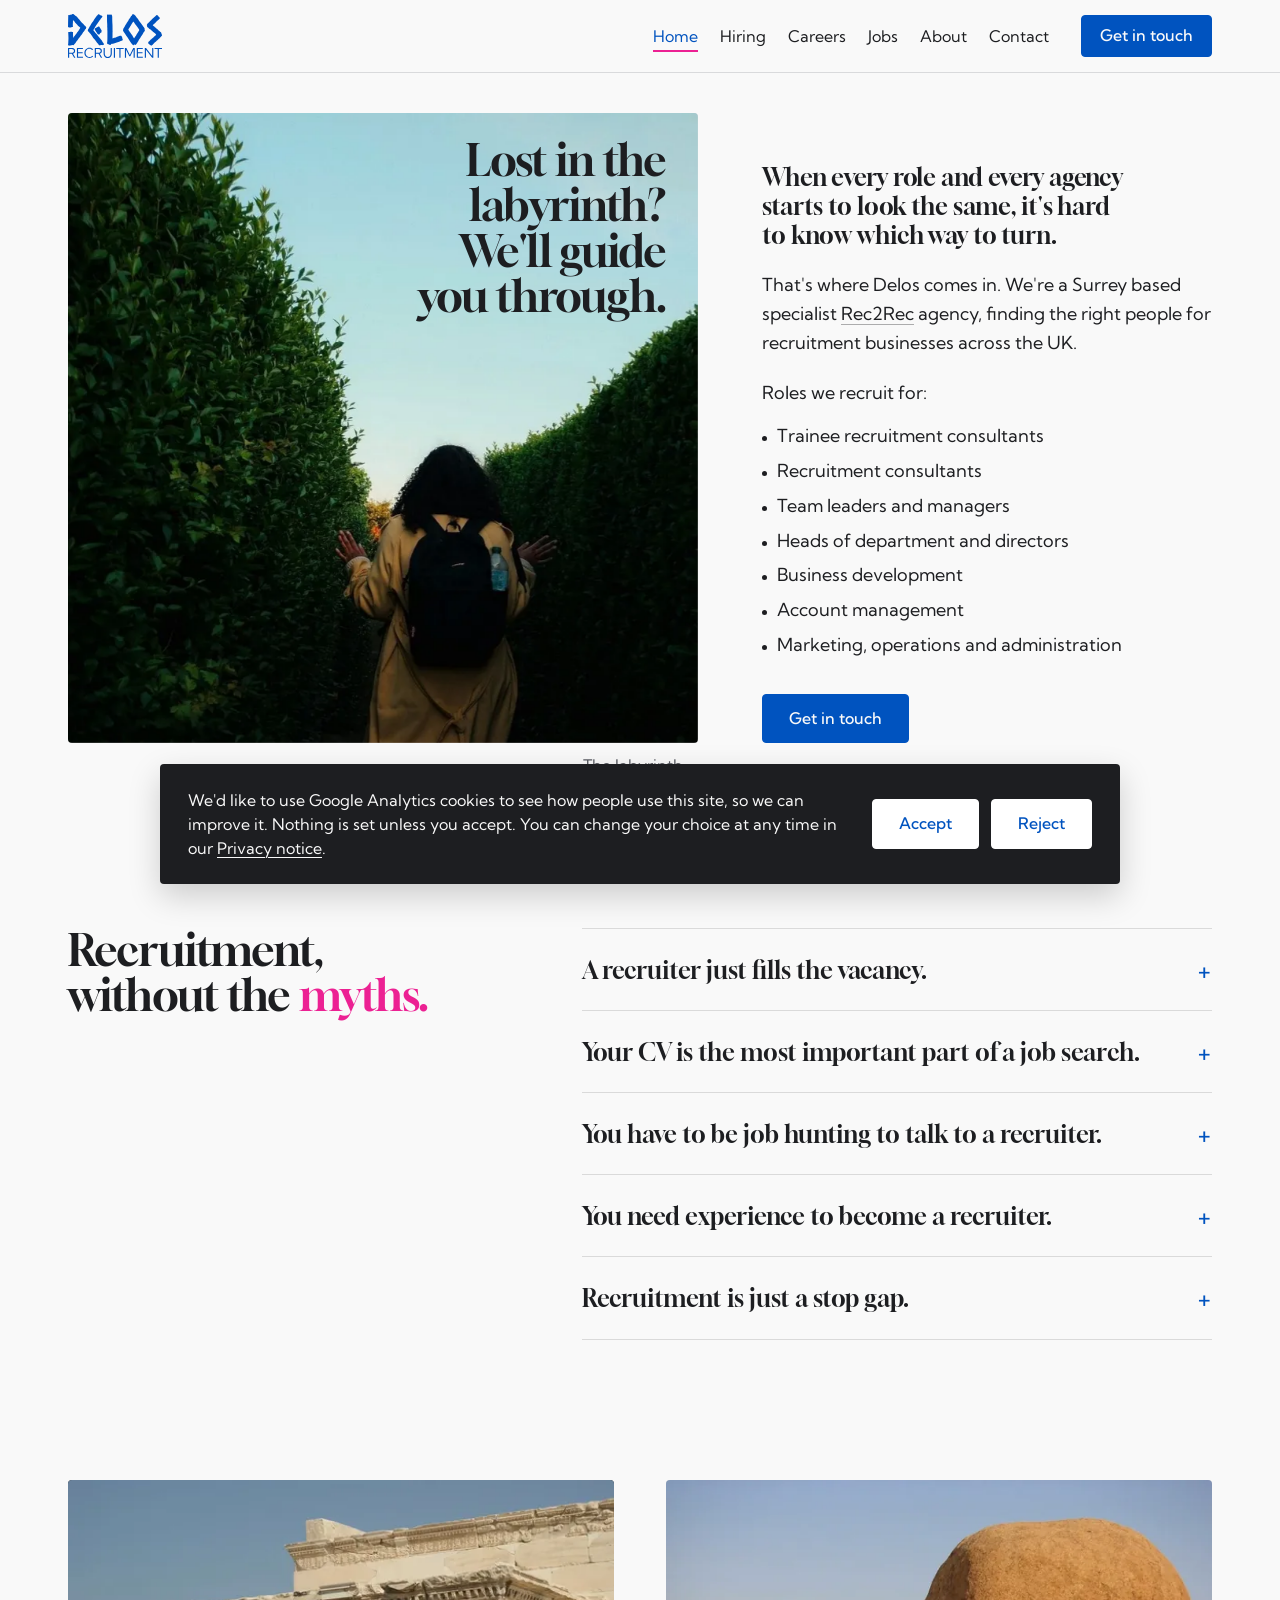
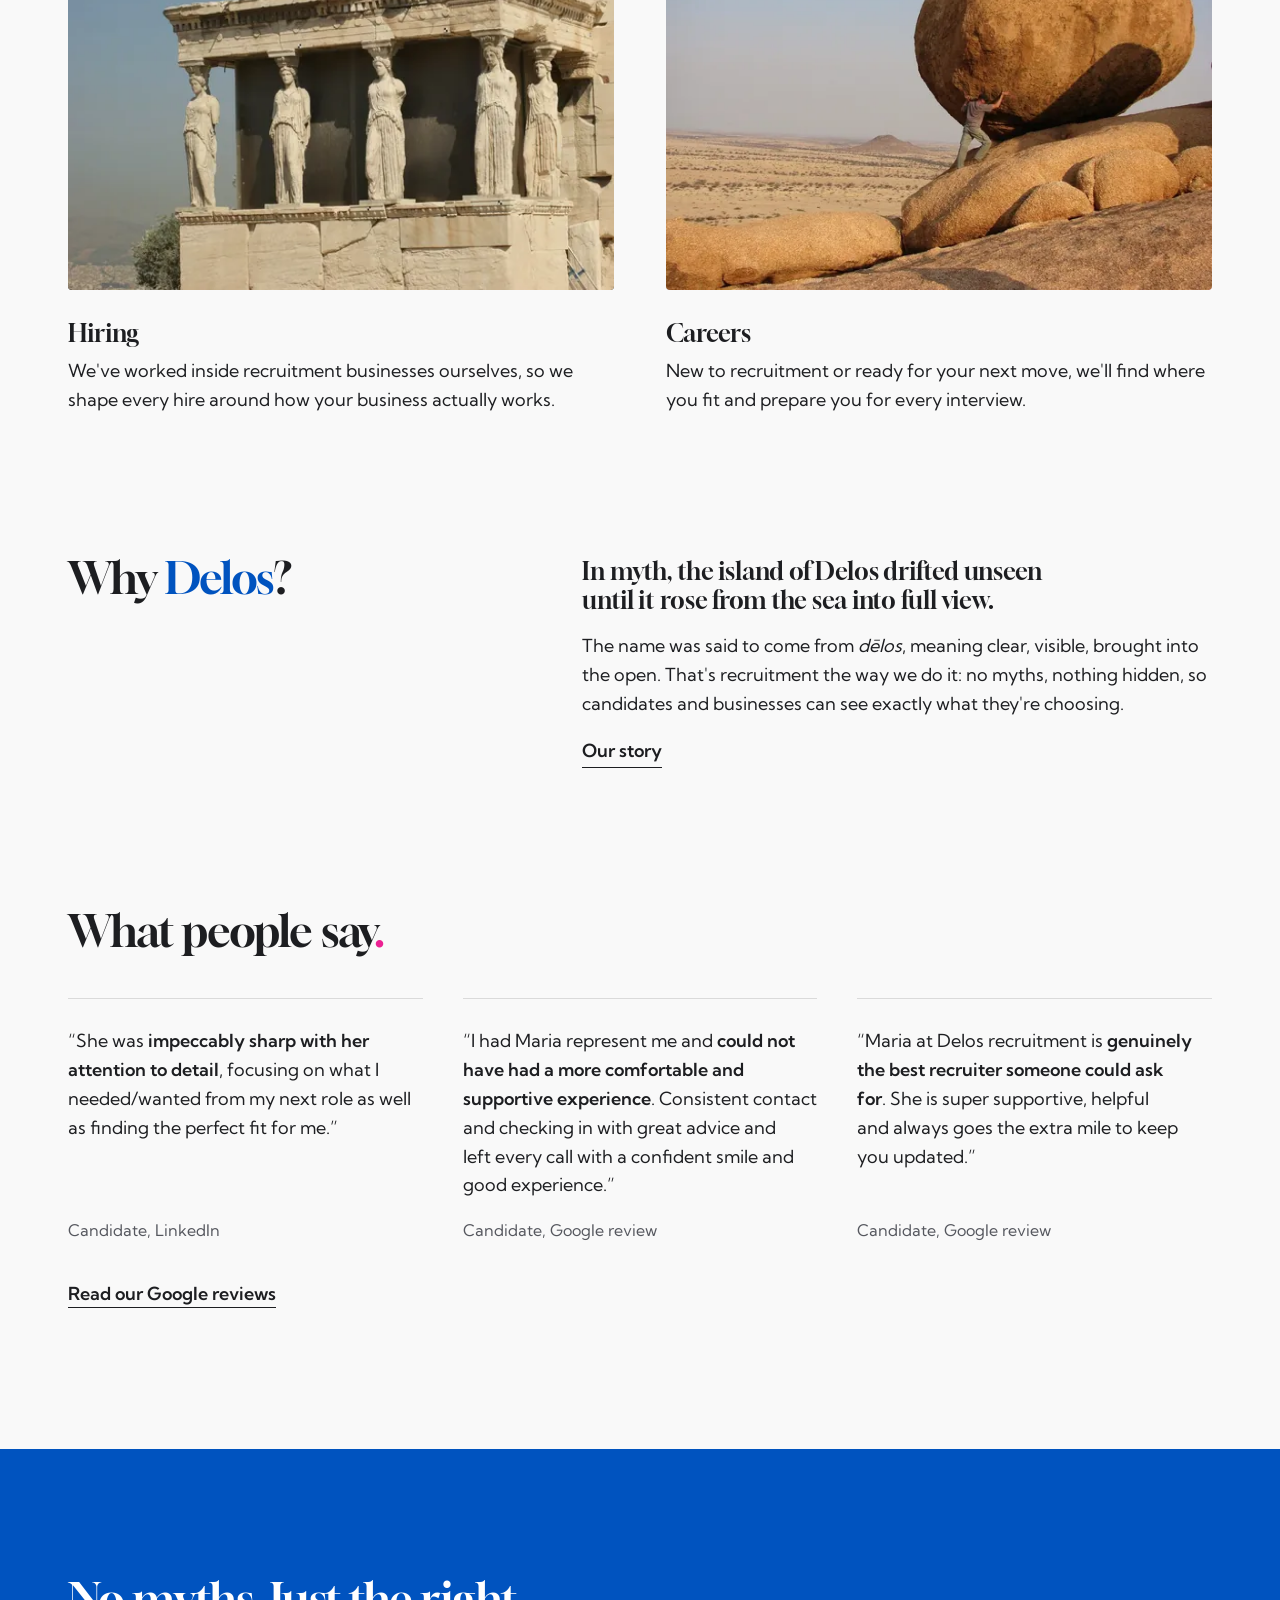
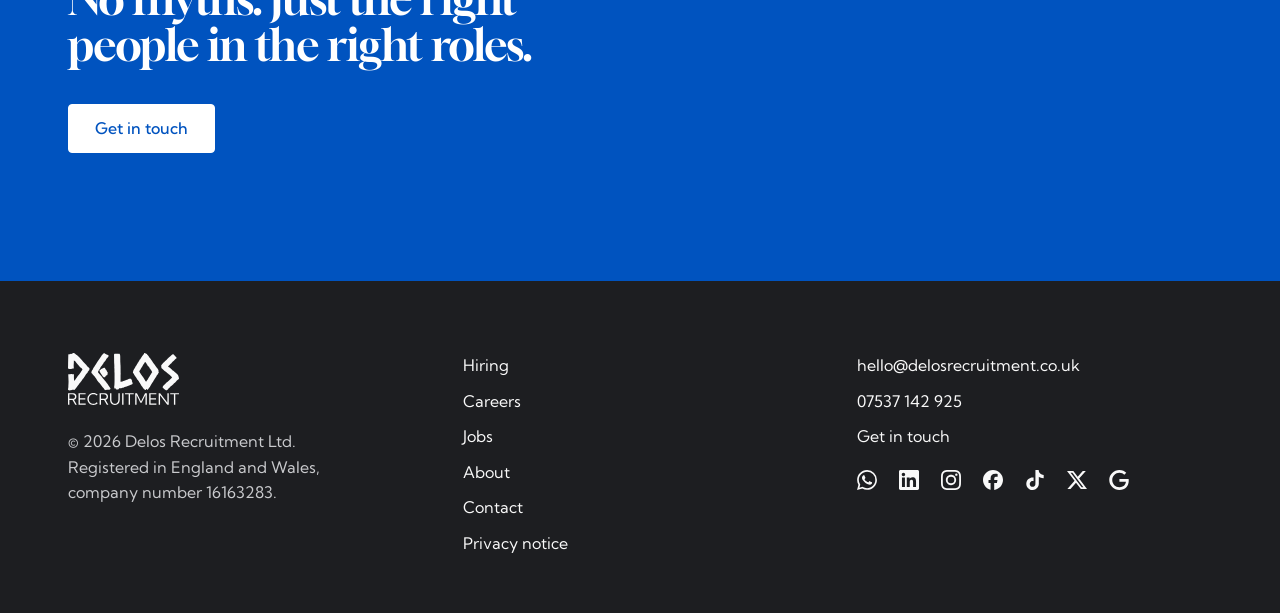
==== index.html @ 757ae0f3 "Move cookie settings link into the privacy notice, remove from footer" ====
<!doctype html>
<html lang="en-GB">
<head>
  <meta charset="utf-8">
  <meta name="viewport" content="width=device-width, initial-scale=1">
  <meta http-equiv="Content-Security-Policy" content="default-src 'self'; script-src 'self' https://www.googletagmanager.com; style-src 'self'; font-src 'self'; img-src 'self' https://*.google-analytics.com https://*.googletagmanager.com; connect-src 'self' https://*.google-analytics.com https://*.analytics.google.com https://*.googletagmanager.com; frame-src 'none'; object-src 'none'; base-uri 'self'; form-action 'none'; upgrade-insecure-requests">
  <meta name="referrer" content="strict-origin-when-cross-origin">
  <title>Rec2Rec in Surrey, London and Manchester | Delos Recruitment</title>
  <meta name="description" content="Specialist recruitment to recruitment (Rec2Rec) agency in Surrey, hiring trainees, recruiters, sales, marketing, operations and administration across London, the Home Counties and Manchester.">
  <meta name="robots" content="index, follow, max-image-preview:large">
  <link rel="canonical" href="https://delosrecruitment.co.uk/">
  <meta property="og:type" content="website">
  <meta property="og:site_name" content="Delos Recruitment">
  <meta property="og:title" content="Rec2Rec in Surrey, London and Manchester | Delos Recruitment">
  <meta property="og:description" content="Specialist recruitment to recruitment (Rec2Rec) agency in Surrey, hiring trainees, recruiters, sales, marketing, operations and administration across London, the Home Counties and Manchester.">
  <meta property="og:url" content="https://delosrecruitment.co.uk/">
  <meta property="og:image" content="https://delosrecruitment.co.uk/assets/share/home.jpg">
  <meta property="og:image:width" content="1200">
  <meta property="og:image:height" content="630">
  <meta property="og:image:alt" content="Lost in the labyrinth? We'll guide you through. A woman walking between tall maze hedges.">
  <meta property="og:locale" content="en_GB">
  <meta name="twitter:card" content="summary_large_image">
  <meta name="twitter:image" content="https://delosrecruitment.co.uk/assets/share/home.jpg">
  <meta name="theme-color" content="#F9F9F9">
  <link rel="icon" href="favicon.ico?v=pink2" sizes="48x48">
  <link rel="icon" href="assets/favicon.svg?v=pink2" type="image/svg+xml">
  <link rel="icon" href="assets/favicon-32.png?v=pink2" sizes="32x32" type="image/png">
  <link rel="apple-touch-icon" href="assets/apple-touch-icon.png?v=pink2">
  <link rel="manifest" href="site.webmanifest?v=pink2">
  <link rel="preload" href="fonts/Gloock-Regular.woff2" as="font" type="font/woff2" crossorigin>
  <link rel="preload" href="fonts/KumbhSans-Variable.woff2" as="font" type="font/woff2" crossorigin>
  <link rel="stylesheet" href="styles.css?v=26">
  <script src="home.js?v=4" defer></script>
  <script type="application/ld+json">
[
 {
  "@context": "https://schema.org",
  "@type": "EmploymentAgency",
  "@id": "https://delosrecruitment.co.uk/#organisation",
  "name": "Delos Recruitment",
  "legalName": "Delos Recruitment Ltd",
  "url": "https://delosrecruitment.co.uk/",
  "logo": "https://delosrecruitment.co.uk/assets/logo-square.png",
  "image": "https://delosrecruitment.co.uk/assets/social-preview.png",
  "slogan": "Recruitment, without the myths.",
  "description": "We're a specialist Rec2Rec covering all the roles that make a recruitment business work. That includes trainees, recruiters, sales, marketing, operations, and administration. Anything that helps a recruitment business grow, we recruit for it.",
  "email": "hello@delosrecruitment.co.uk",
  "telephone": "+447537142925",
  "foundingDate": "2025-04",
  "founder": {
   "@type": "Person",
   "name": "Maria Gripari",
   "jobTitle": "Founder and Director"
  },
  "identifier": {
   "@type": "PropertyValue",
   "propertyID": "Companies House number",
   "value": "16163283"
  },
  "address": {
   "@type": "PostalAddress",
   "addressRegion": "Surrey",
   "addressCountry": "GB"
  },
  "areaServed": [
   {
    "@type": "AdministrativeArea",
    "name": "Surrey"
   },
   {
    "@type": "AdministrativeArea",
    "name": "Berkshire"
   },
   {
    "@type": "AdministrativeArea",
    "name": "Buckinghamshire"
   },
   {
    "@type": "AdministrativeArea",
    "name": "Hertfordshire"
   },
   {
    "@type": "AdministrativeArea",
    "name": "Kent"
   },
   {
    "@type": "AdministrativeArea",
    "name": "Essex"
   },
   {
    "@type": "AdministrativeArea",
    "name": "East Sussex"
   },
   {
    "@type": "AdministrativeArea",
    "name": "West Sussex"
   },
   {
    "@type": "AdministrativeArea",
    "name": "Hampshire"
   },
   {
    "@type": "AdministrativeArea",
    "name": "Greater London"
   },
   {
    "@type": "AdministrativeArea",
    "name": "Greater Manchester"
   },
   {
    "@type": "Country",
    "name": "United Kingdom"
   }
  ],
  "knowsAbout": [
   "Administration hiring",
   "Interview preparation",
   "Marketing hiring",
   "Operations hiring",
   "Rec2Rec",
   "Recruiter hiring",
   "Recruitment careers",
   "Recruitment to recruitment",
   "Sales hiring",
   "Trainee recruiter hiring",
   "Trainee recruitment consultant hiring"
  ],
  "sameAs": [
   "https://www.linkedin.com/company/delosrecruitment/",
   "https://www.instagram.com/delosrecruitment",
   "https://www.facebook.com/delosrecruitment",
   "https://www.tiktok.com/@delosrecruitment",
   "https://x.com/delos_rec",
   "https://share.google/tXGXv0by0SHzzuIAu",
   "https://find-and-update.company-information.service.gov.uk/company/16163283"
  ],
  "contactPoint": {
   "@type": "ContactPoint",
   "contactType": "customer service",
   "email": "hello@delosrecruitment.co.uk",
   "telephone": "+447537142925",
   "areaServed": "GB",
   "availableLanguage": "English"
  }
 },
 {
  "@context": "https://schema.org",
  "@type": "WebPage",
  "@id": "https://delosrecruitment.co.uk/",
  "url": "https://delosrecruitment.co.uk/",
  "name": "Rec2Rec in Surrey, London and Manchester | Delos Recruitment",
  "description": "Specialist recruitment to recruitment (Rec2Rec) agency in Surrey, hiring trainees, recruiters, sales, marketing, operations and administration across London, the Home Counties and Manchester.",
  "inLanguage": "en-GB",
  "isPartOf": {
   "@type": "WebSite",
   "name": "Delos Recruitment",
   "url": "https://delosrecruitment.co.uk/"
  },
  "publisher": {
   "@id": "https://delosrecruitment.co.uk/#organisation"
  },
  "mainEntity": {
   "@id": "https://delosrecruitment.co.uk/#organisation"
  }
 },
 {
  "@context": "https://schema.org",
  "@type": "FAQPage",
  "@id": "https://delosrecruitment.co.uk/#myths",
  "mainEntity": [
   {
    "@type": "Question",
    "name": "Is it true that a recruiter just fills the vacancy?",
    "acceptedAnswer": {
     "@type": "Answer",
     "text": "Before we search, we learn how your business runs and where you want to take it, so every hire supports your long-term vision as well as the role in front of you."
    }
   },
   {
    "@type": "Question",
    "name": "Is it true that your CV is the most important part of a job search?",
    "acceptedAnswer": {
     "@type": "Answer",
     "text": "A CV gets you noticed, but it can't show who you are. That's why we start with a conversation, to get to know you and understand what you're really looking for."
    }
   },
   {
    "@type": "Question",
    "name": "Is it true that you have to be job hunting to talk to a recruiter?",
    "acceptedAnswer": {
     "@type": "Answer",
     "text": "Some of the best moves start with a conversation before you're even looking. Talking to us doesn't commit you to anything."
    }
   },
   {
    "@type": "Question",
    "name": "Is it true that you need experience to become a recruiter?",
    "acceptedAnswer": {
     "@type": "Answer",
     "text": "Many great recruiters started with none. What matters is drive, resilience and how you get on with people. The rest can be learned, and a trainee role is where you start."
    }
   },
   {
    "@type": "Question",
    "name": "Is it true that recruitment is just a stop gap?",
    "acceptedAnswer": {
     "@type": "Answer",
     "text": "It can be a career for life. We're honest about what the job really involves before you say yes, so you start somewhere you can grow."
    }
   }
  ]
 }
]
  </script>
</head>
<body class="home">
  <a class="skip" href="#main">Skip to main content</a>
  <header class="site-header">
    <div class="wrap">
      <a class="logo" href="/"><img src="assets/logo-blue.svg" alt="Delos Recruitment, home" width="94" height="44"></a>
      <a class="btn header-cta" href="/contact">Get in touch</a>
      <nav aria-label="Main">
        <ul class="nav">
          <li><a href="/" aria-current="page">Home</a></li>
          <li><a href="/hiring">Hiring</a></li>
          <li><a href="/careers">Careers</a></li>
          <li><a href="/jobs">Jobs</a></li>
          <li><a href="/about">About</a></li>
          <li><a href="/contact">Contact</a></li>
        </ul>
      </nav>
    </div>
  </header>

  <main id="main">
    <section class="hero" aria-labelledby="home-title">
      <div class="wrap spread">
        <figure>
          <div class="frame ph-labyrinth">
            <picture><source type="image/webp" srcset="assets/img/labyrinth-600.webp 600w, assets/img/labyrinth-800.webp 800w, assets/img/labyrinth-full.webp 1200w" sizes="(min-width: 960px) 620px, 100vw"><img class="pos-labyrinth" src="assets/img/labyrinth-full.jpg" srcset="assets/img/labyrinth-600.jpg 600w, assets/img/labyrinth-800.jpg 800w, assets/img/labyrinth-full.jpg 1200w" sizes="(min-width: 960px) 620px, 100vw" alt="A woman with a backpack walks between tall hedges in a maze" width="1200" height="2000" fetchpriority="high" decoding="async"></picture>
            <h1 class="photo-title ink" id="home-title">Lost in the<br> labyrinth?<br> We'll guide<br> you through.</h1>
          </div>
          <details class="lore"><summary>The labyrinth</summary><p>Ariadne gave Theseus a ball of thread so he could find his way back out of the labyrinth.</p></details>
        </figure>
        <div class="words">
          <p class="hook">When every role and every agency starts to look the same, it's hard to know which way to turn.</p>
          <p>That's where Delos comes in. We're a Surrey based specialist <a href="/careers#what-is-rec2rec">Rec2Rec</a> agency, finding the right people for recruitment businesses across the UK.</p>
          <p>Roles we recruit for:</p>
          <ul class="roles">
            <li>Trainee recruitment consultants</li><li>Recruitment consultants</li><li>Team leaders and managers</li><li>Heads of department and directors</li><li>Business development</li><li>Account management</li><li>Marketing, operations and administration</li>
          </ul>
          <a class="btn" href="/contact">Get in touch</a>
        </div>
      </div>
    </section>

    <section class="band" aria-labelledby="myths-title">
      <div class="wrap split">
        <div class="oracle-intro">
          <h2 class="big" id="myths-title">Recruitment, without the <em>myths.</em></h2>
        </div>
        <div class="myths">
          <details>
            <summary><span class="myth">A recruiter just fills the vacancy.</span><span class="ask" aria-hidden="true"></span></summary>
            <p class="truth">Before we search, we learn how your business runs and where you want to take it, so every hire supports your long-term vision as well as the role in front of you.</p>
          </details>
          <details>
            <summary><span class="myth">Your CV is the most important part of a job search.</span><span class="ask" aria-hidden="true"></span></summary>
            <p class="truth">A CV gets you noticed, but it can't show who you are. That's why we start with a conversation, to get to know you and understand what you're really looking for.</p>
          </details>
          <details>
            <summary><span class="myth">You have to be job hunting to talk to a recruiter.</span><span class="ask" aria-hidden="true"></span></summary>
            <p class="truth">Some of the best moves start with a conversation before you're even looking. Talking to us doesn't commit you to anything.</p>
          </details>
          <details>
            <summary><span class="myth">You need experience to become a recruiter.</span><span class="ask" aria-hidden="true"></span></summary>
            <p class="truth">Many great recruiters started with none. What matters is drive, resilience and how you get on with people. The rest can be learned, and a trainee role is where you start.</p>
          </details>
          <details>
            <summary><span class="myth">Recruitment is just a stop gap.</span><span class="ask" aria-hidden="true"></span></summary>
            <p class="truth">It can be a career for life. We're honest about what the job really involves before you say yes, so you start somewhere you can grow.</p>
          </details>
        </div>
      </div>
    </section>

    <section class="band" aria-label="Hiring or moving">
      <div class="wrap paths">
        <a class="card" href="/hiring">
          <span class="card-photo pillars">
            <picture><source type="image/webp" srcset="assets/img/pillars-600.webp 600w, assets/img/pillars-800.webp 800w, assets/img/pillars-1200.webp 1200w" sizes="(min-width: 1240px) 545px, (min-width: 760px) 45vw, 100vw"><img class="pos-pillars" src="assets/img/pillars-1200.jpg" srcset="assets/img/pillars-600.jpg 600w, assets/img/pillars-800.jpg 800w, assets/img/pillars-1200.jpg 1200w" sizes="(min-width: 1240px) 545px, (min-width: 760px) 45vw, 100vw" alt="The Porch of the Caryatids on the Acropolis in Athens, carved women holding up the roof" width="1200" height="799" loading="lazy" decoding="async"></picture>
            <span class="card-hint" aria-hidden="true">Relationships that stand the test of time.</span>
          </span>
          <h2 class="path-title">Hiring</h2>
          <p>We've worked inside recruitment businesses ourselves, so we shape every hire around how your business actually works.</p>
        </a>
        <a class="card" href="/careers">
          <span class="card-photo">
            <picture><source type="image/webp" srcset="assets/img/sisyphus-600.webp 600w, assets/img/sisyphus-800.webp 800w, assets/img/sisyphus-1200.webp 1200w" sizes="(min-width: 1240px) 545px, (min-width: 760px) 45vw, 100vw"><img class="pos-sisyphus" src="assets/img/sisyphus-1200.jpg" srcset="assets/img/sisyphus-600.jpg 600w, assets/img/sisyphus-800.jpg 800w, assets/img/sisyphus-1200.jpg 1200w" sizes="(min-width: 1240px) 545px, (min-width: 760px) 45vw, 100vw" alt="A man pushing against a huge boulder on a rocky hillside" width="1200" height="900" loading="lazy" decoding="async"></picture>
            <span class="card-hint ink" aria-hidden="true">Job search<br> feeling like<br> an uphill push?</span>
          </span>
          <h2 class="path-title">Careers</h2>
          <p>New to recruitment or ready for your next move, we'll find where you fit and prepare you for every interview.</p>
        </a>
      </div>
    </section>

    <section class="band" aria-labelledby="why-title">
      <div class="wrap split">
        <h2 class="big why" id="why-title">Why <span class="swap"><span class="swap-word">Delos</span><span class="swap-mark" aria-hidden="true"></span></span><span class="q">?</span></h2>
        <div class="story">
          <p class="lede-big">In myth, the island of Delos drifted unseen until it rose from the sea into full view.</p>
          <p>The name was said to come from <em lang="grc-Latn">dēlos</em>, meaning clear, visible, brought into the open. That's recruitment the way we do it: no myths, nothing hidden, so candidates and businesses can see exactly what they're choosing.</p>
          <a class="text-link" href="/about">Our story</a>
        </div>
      </div>
    </section>

    <section class="band" aria-labelledby="reviews-title">
      <div class="wrap">
        <h2 class="big" id="reviews-title">What people say<em>.</em></h2>
        <div class="quotes">
          <figure>
            <blockquote><p>She was <mark>impeccably sharp with her attention to detail</mark>, focusing on what I needed/wanted from my next role as well as finding the perfect fit for me.</p></blockquote>
            <figcaption>Candidate, LinkedIn</figcaption>
          </figure>
          <figure>
            <blockquote><p>I had Maria represent me and <mark>could not have had a more comfortable and supportive experience</mark>. Consistent contact and checking in with great advice and left every call with a confident smile and good experience.</p></blockquote>
            <figcaption>Candidate, Google review</figcaption>
          </figure>
          <figure>
            <blockquote><p>Maria at Delos recruitment is <mark>genuinely the best recruiter someone could ask for</mark>. She is super supportive, helpful and always goes the extra mile to keep you updated.</p></blockquote>
            <figcaption>Candidate, Google review</figcaption>
          </figure>
        </div>
        <p class="more-reviews"><a class="text-link" href="https://share.google/tXGXv0by0SHzzuIAu">Read our Google reviews</a></p>
      </div>
    </section>

    <section class="close" aria-labelledby="close-title">
      <div class="wrap">
        <h2 id="close-title">No myths. Just the right people in the right roles.</h2>
        <a class="btn light" href="/contact">Get in touch</a>
      </div>
    </section>
  </main>

  <footer class="site-footer">
    <div class="wrap footer-grid">
      <div>
        <a class="logo" href="/"><img src="assets/logo-white.svg" alt="Delos Recruitment, home" width="111" height="52"></a>
        <p class="footer-company"><span class="nowrap">&copy; 2026 Delos Recruitment Ltd.</span><br>Registered in England and Wales,<br>company number 16163283.</p>
      </div>
      <div>
        <ul class="footer-nav">
          <li><a href="/hiring">Hiring</a></li>
          <li><a href="/careers">Careers</a></li>
          <li><a href="/jobs">Jobs</a></li>
          <li><a href="/about">About</a></li>
          <li><a href="/contact">Contact</a></li>
          <li><a href="/privacy">Privacy notice</a></li>
        </ul>
      </div>
      <div>
        <p><a href="mailto:hello@delosrecruitment.co.uk">hello@delosrecruitment.co.uk</a></p>
        <p><a href="tel:+447537142925">07537 142 925</a></p>
        <p><a href="/contact">Get in touch</a></p>
          <ul class="social" aria-label="Delos Recruitment elsewhere">
            <li><a href="https://wa.me/447537142925" aria-label="WhatsApp" title="WhatsApp"><svg viewBox="0 0 24 24" width="20" height="20" aria-hidden="true" focusable="false"><path fill="currentColor" d="M17.472 14.382c-.297-.149-1.758-.867-2.03-.967-.273-.099-.471-.148-.67.15-.197.297-.767.966-.94 1.164-.173.199-.347.223-.644.075-.297-.15-1.255-.463-2.39-1.475-.883-.788-1.48-1.761-1.653-2.059-.173-.297-.018-.458.13-.606.134-.133.298-.347.446-.52.149-.174.198-.298.298-.497.099-.198.05-.371-.025-.52-.075-.149-.669-1.612-.916-2.207-.242-.579-.487-.5-.669-.51-.173-.008-.371-.01-.57-.01-.198 0-.52.074-.792.372-.272.297-1.04 1.016-1.04 2.479 0 1.462 1.065 2.875 1.213 3.074.149.198 2.096 3.2 5.077 4.487.709.306 1.262.489 1.694.625.712.227 1.36.195 1.871.118.571-.085 1.758-.719 2.006-1.413.248-.694.248-1.289.173-1.413-.074-.124-.272-.198-.57-.347m-5.421 7.403h-.004a9.87 9.87 0 0 1-5.031-1.378l-.361-.214-3.741.982.998-3.648-.235-.374a9.86 9.86 0 0 1-1.51-5.26c.001-5.45 4.436-9.884 9.888-9.884 2.64 0 5.122 1.03 6.988 2.898a9.825 9.825 0 0 1 2.893 6.994c-.003 5.45-4.437 9.884-9.885 9.884m8.413-18.297A11.815 11.815 0 0 0 12.05 0C5.495 0 .16 5.335.157 11.892c0 2.096.547 4.142 1.588 5.945L.057 24l6.305-1.654a11.882 11.882 0 0 0 5.683 1.448h.005c6.554 0 11.89-5.335 11.893-11.893a11.821 11.821 0 0 0-3.48-8.413Z"/></svg></a></li>
            <li><a href="https://www.linkedin.com/company/delosrecruitment/" aria-label="LinkedIn" title="LinkedIn"><svg viewBox="0 0 24 24" width="20" height="20" aria-hidden="true" focusable="false"><path fill="currentColor" d="M20.447 20.452h-3.554v-5.569c0-1.328-.027-3.037-1.852-3.037-1.853 0-2.136 1.445-2.136 2.939v5.667H9.351V9h3.414v1.561h.046c.477-.9 1.637-1.85 3.37-1.85 3.601 0 4.267 2.37 4.267 5.455v6.286zM5.337 7.433c-1.144 0-2.063-.926-2.063-2.065 0-1.138.92-2.063 2.063-2.063 1.14 0 2.064.925 2.064 2.063 0 1.139-.925 2.065-2.064 2.065zm1.782 13.019H3.555V9h3.564v11.452zM22.225 0H1.771C.792 0 0 .774 0 1.729v20.542C0 23.227.792 24 1.771 24h20.451C23.2 24 24 23.227 24 22.271V1.729C24 .774 23.2 0 22.222 0h.003z"/></svg></a></li>
            <li><a href="https://www.instagram.com/delosrecruitment" aria-label="Instagram" title="Instagram"><svg viewBox="0 0 24 24" width="20" height="20" aria-hidden="true" focusable="false"><path fill="currentColor" d="M7.0301.084c-1.2768.0602-2.1487.264-2.911.5634-.7888.3075-1.4575.72-2.1228 1.3877-.6652.6677-1.075 1.3368-1.3802 2.127-.2954.7638-.4956 1.6365-.552 2.914-.0564 1.2775-.0689 1.6882-.0626 4.947.0062 3.2586.0206 3.6671.0825 4.9473.061 1.2765.264 2.1482.5635 2.9107.308.7889.72 1.4573 1.388 2.1228.6679.6655 1.3365 1.0743 2.1285 1.38.7632.295 1.6361.4961 2.9134.552 1.2773.056 1.6884.069 4.9462.0627 3.2578-.0062 3.668-.0207 4.9478-.0814 1.28-.0607 2.147-.2652 2.9098-.5633.7889-.3086 1.4578-.72 2.1228-1.3881.665-.6682 1.0745-1.3378 1.3795-2.1284.2957-.7632.4966-1.636.552-2.9124.056-1.2809.0692-1.6898.063-4.948-.0063-3.2583-.021-3.6668-.0817-4.9465-.0607-1.2797-.264-2.1487-.5633-2.9117-.3084-.7889-.72-1.4568-1.3876-2.1228C21.2982 1.33 20.628.9208 19.8378.6165 19.074.321 18.2017.1197 16.9244.0645 15.6471.0093 15.236-.005 11.977.0014 8.718.0076 8.31.0215 7.0301.0839m.1402 21.6932c-1.17-.0509-1.8053-.2453-2.2287-.408-.5606-.216-.96-.4771-1.3819-.895-.422-.4178-.6811-.8186-.9-1.378-.1644-.4234-.3624-1.058-.4171-2.228-.0595-1.2645-.072-1.6442-.079-4.848-.007-3.2037.0053-3.583.0607-4.848.05-1.169.2456-1.805.408-2.2282.216-.5613.4762-.96.895-1.3816.4188-.4217.8184-.6814 1.3783-.9003.423-.1651 1.0575-.3614 2.227-.4171 1.2655-.06 1.6447-.072 4.848-.079 3.2033-.007 3.5835.005 4.8495.0608 1.169.0508 1.8053.2445 2.228.408.5608.216.96.4754 1.3816.895.4217.4194.6816.8176.9005 1.3787.1653.4217.3617 1.056.4169 2.2263.0602 1.2655.0739 1.645.0796 4.848.0058 3.203-.0055 3.5834-.061 4.848-.051 1.17-.245 1.8055-.408 2.2294-.216.5604-.4763.96-.8954 1.3814-.419.4215-.8181.6811-1.3783.9-.4224.1649-1.0577.3617-2.2262.4174-1.2656.0595-1.6448.072-4.8493.079-3.2045.007-3.5825-.006-4.848-.0608M16.953 5.5864A1.44 1.44 0 1 0 18.39 4.144a1.44 1.44 0 0 0-1.437 1.4424M5.8385 12.012c.0067 3.4032 2.7706 6.1557 6.173 6.1493 3.4026-.0065 6.157-2.7701 6.1506-6.1733-.0065-3.4032-2.771-6.1565-6.174-6.1498-3.403.0067-6.156 2.771-6.1496 6.1738M8 12.0077a4 4 0 1 1 4.008 3.9921A3.9996 3.9996 0 0 1 8 12.0077"/></svg></a></li>
            <li><a href="https://www.facebook.com/delosrecruitment" aria-label="Facebook" title="Facebook"><svg viewBox="0 0 24 24" width="20" height="20" aria-hidden="true" focusable="false"><path fill="currentColor" d="M9.101 23.691v-7.98H6.627v-3.667h2.474v-1.58c0-4.085 1.848-5.978 5.858-5.978.401 0 .955.042 1.468.103a8.68 8.68 0 0 1 1.141.195v3.325a8.623 8.623 0 0 0-.653-.036 26.805 26.805 0 0 0-.733-.009c-.707 0-1.259.096-1.675.309a1.686 1.686 0 0 0-.679.622c-.258.42-.374.995-.374 1.752v1.297h3.919l-.386 2.103-.287 1.564h-3.246v8.245C19.396 23.238 24 18.179 24 12.044c0-6.627-5.373-12-12-12s-12 5.373-12 12c0 5.628 3.874 10.35 9.101 11.647Z"/></svg></a></li>
            <li><a href="https://www.tiktok.com/@delosrecruitment" aria-label="TikTok" title="TikTok"><svg viewBox="0 0 24 24" width="20" height="20" aria-hidden="true" focusable="false"><path fill="currentColor" d="M12.525.02c1.31-.02 2.61-.01 3.91-.02.08 1.53.63 3.09 1.75 4.17 1.12 1.11 2.7 1.62 4.24 1.79v4.03c-1.44-.05-2.89-.35-4.2-.97-.57-.26-1.1-.59-1.62-.93-.01 2.92.01 5.84-.02 8.75-.08 1.4-.54 2.79-1.35 3.94-1.31 1.92-3.58 3.17-5.91 3.21-1.43.08-2.86-.31-4.08-1.03-2.02-1.19-3.44-3.37-3.65-5.71-.02-.5-.03-1-.01-1.49.18-1.9 1.12-3.72 2.58-4.96 1.66-1.44 3.98-2.13 6.15-1.72.02 1.48-.04 2.96-.04 4.44-.99-.32-2.15-.23-3.02.37-.63.41-1.11 1.04-1.36 1.75-.21.51-.15 1.07-.14 1.61.24 1.64 1.82 3.02 3.5 2.87 1.12-.01 2.19-.66 2.77-1.61.19-.33.4-.67.41-1.06.1-1.79.06-3.57.07-5.36.01-4.03-.01-8.05.02-12.07z"/></svg></a></li>
            <li><a href="https://x.com/delos_rec" aria-label="X" title="X"><svg viewBox="0 0 24 24" width="20" height="20" aria-hidden="true" focusable="false"><path fill="currentColor" d="M18.901 1.153h3.68l-8.04 9.19L24 22.846h-7.406l-5.8-7.584-6.638 7.584H.474l8.6-9.83L0 1.154h7.594l5.243 6.932ZM17.61 20.644h2.039L6.486 3.24H4.298Z"/></svg></a></li>
            <li><a href="https://share.google/tXGXv0by0SHzzuIAu" aria-label="Google reviews" title="Google reviews"><svg viewBox="0 0 24 24" width="20" height="20" aria-hidden="true" focusable="false"><path fill="currentColor" d="M12.48 10.92v3.28h7.84c-.24 1.84-.853 3.187-1.787 4.133-1.147 1.147-2.933 2.4-6.053 2.4-4.827 0-8.6-3.893-8.6-8.72s3.773-8.72 8.6-8.72c2.6 0 4.507 1.027 5.907 2.347l2.307-2.307C18.747 1.44 16.133 0 12.48 0 5.867 0 .307 5.387.307 12s5.56 12 12.173 12c3.573 0 6.267-1.173 8.373-3.36 2.16-2.16 2.84-5.213 2.84-7.667 0-.76-.053-1.467-.173-2.053H12.48z"/></svg></a></li>
          </ul>
      </div>
    </div>
  </footer>
  <script src="assets/js/consent.js?v=3" defer></script>
</body>
</html>
---- styles.css ----
/* Delos Recruitment — built from the Delos Recruitment Design System */

@font-face {
  font-family: "Gloock";
  src: url("fonts/Gloock-Regular.woff2") format("woff2");
  font-weight: 400; font-style: normal; font-display: swap;
}
@font-face {
  font-family: "Kumbh Sans";
  src: url("fonts/KumbhSans-Variable.woff2") format("woff2");
  font-weight: 100 900; font-style: normal; font-display: swap;
}

:root {
  --delos-blue: #0053BF;
  --delos-blue-900: #002C66;
  --delos-blue-800: #003D8C;
  --delos-blue-050: #EEF3FB;
  --pink: #EC2193;
  --slate: #1D1E21;
  --slate-500: #55575E; /* labels and captions: darker for contrast (7:1 on pearl) */
  --slate-200: #D9DADC;
  --pearl: #F9F9F9;
  --white: #FFFFFF;

  --font-display: "Gloock", Georgia, "Times New Roman", serif;
  --font-body: "Kumbh Sans", -apple-system, BlinkMacSystemFont, "Segoe UI", Helvetica, Arial, sans-serif;

  /* One type scale for the whole site: five sizes, far apart */
  /* Four sizes for the whole site, nothing else */
  --t-display: clamp(32px, 3.4vw, 46px);    /* headline: every photo headline and section title */
  --t-heading: clamp(21px, 1.9vw, 25px);  /* statement: hooks, myths, quotes, card and step titles */
  --t-body: 18px;                         /* every paragraph */
  --t-small: 16px;                        /* labels, nav, buttons, footer: never smaller */
  --t-title: var(--t-display);
  --t-lede: var(--t-body);

  --ease: cubic-bezier(0.2, 0.8, 0.2, 1);
  --container: 1240px;
  --radius-lg: 4px;
  --pad: clamp(16px, 4vw, 56px);
  --inset: clamp(22px, 4.5vw, 64px); /* text column inside the photo frame */
}

*, *::before, *::after { box-sizing: border-box; }
picture { display: contents; } /* WebP wrapper: the img lays out as before */
html { -webkit-text-size-adjust: 100%; color-scheme: light; }
a, button, summary, label, input, select, textarea { touch-action: manipulation; }

body {
  margin: 0;
  background: var(--pearl);
  color: var(--slate);
  font-family: var(--font-body);
  font-size: var(--t-body);
  font-weight: 400;
  line-height: 1.6;
  -webkit-font-smoothing: antialiased;
  text-rendering: optimizeLegibility;
}

img { max-width: 100%; display: block; }

a {
  color: var(--delos-blue);
  text-decoration: underline; text-underline-offset: 3px; text-decoration-thickness: 1px;
  transition: color 120ms var(--ease);
}
a:hover { color: var(--delos-blue-900); }
:focus-visible { outline: 2px solid var(--delos-blue); outline-offset: 2px; }
.section.brand :focus-visible, .site-footer :focus-visible { outline-color: var(--pearl); }
::selection { background: var(--pink); color: var(--white); }

.wrap { width: 100%; max-width: var(--container); margin: 0 auto; padding: 0 var(--pad); }
.wrap.narrow > * { max-width: 760px; } /* one left edge: text lines up with the photos above it */

.skip { position: absolute; left: -9999px; }
.skip:focus { left: 16px; top: 16px; background: var(--white); padding: 8px 12px; z-index: 20; }

/* Header */
.site-header {
  position: sticky; top: 0; z-index: 10;
  background: rgba(249, 249, 249, 0.92);
  backdrop-filter: blur(10px); -webkit-backdrop-filter: blur(10px);
  border-bottom: 1px solid var(--slate-200);
}
.site-header .wrap {
  display: flex; flex-wrap: wrap; align-items: center; justify-content: space-between;
  gap: 12px 24px; min-height: 72px; padding-top: 12px; padding-bottom: 12px;
}
.logo img { height: 44px; width: auto; }
.nav { display: flex; flex-wrap: wrap; gap: 4px 22px; margin: 0; padding: 0; list-style: none; }
.nav a {
  color: var(--slate); text-decoration: none; font-size: var(--t-small);
  padding: 4px 0; border-bottom: 2px solid transparent;
}
.nav a:hover { color: var(--delos-blue); }
.nav a[aria-current="page"] { color: var(--delos-blue); border-bottom-color: var(--pink); }
.site-header nav { width: 100%; }
.header-cta { padding: 10px 18px; margin-left: auto; }

/* Type */
h1, h2, h3 {
  font-family: var(--font-display); font-weight: 400; color: var(--slate);
  margin: 0 0 0.45em; text-wrap: balance;
}
h1 { font-size: var(--t-display); line-height: 1.04; letter-spacing: -0.02em; }
h2 { font-size: var(--t-display); line-height: 1.04; letter-spacing: -0.02em; }
h3 { font-size: var(--t-heading); line-height: 1.2; letter-spacing: -0.005em; }
p { margin: 0 0 1em; text-wrap: pretty; }
.dot { color: var(--pink); }
.lede { font-size: var(--t-body); line-height: 1.6; max-width: 38em; }
.eyebrow { display: block; font-size: var(--t-small); font-weight: 500; color: var(--slate-500); margin-bottom: 4px; }
.muted { color: var(--slate-500); }


/* Sections */
.hero { padding: 64px 0 72px; position: relative; overflow: hidden; }
.section { padding: 56px 0; }
.section:not(.brand) { border-top: 1px solid var(--slate-200); } /* every section divided by the same hairline */
.section.brand { background: var(--delos-blue); color: var(--pearl); }
.section.brand h2, .section.brand h3 { color: var(--pearl); }

/* Buttons: one size everywhere */
.actions { display: flex; flex-wrap: wrap; gap: 12px; margin-top: 32px; }
.btn {
  display: inline-block; padding: 14px 26px; border-radius: 4px; border: 1.5px solid var(--delos-blue);
  background: var(--delos-blue); color: var(--pearl); text-decoration: none;
  font-size: var(--t-small); font-weight: 500; line-height: 1.2;
  transition: background 200ms var(--ease), box-shadow 200ms var(--ease), transform 120ms var(--ease);
}
.btn:hover { background: var(--delos-blue-800); border-color: var(--delos-blue-800); color: var(--pearl); box-shadow: 0 12px 32px rgba(0, 83, 191, 0.22); }
.btn:active { transform: scale(0.97); }
/* On the blue band: white button, blue words (white on Delos pink is too faint to read at button size) */
.btn.light { background: var(--white); border-color: var(--white); color: var(--delos-blue); }
.btn.light:hover { background: var(--pearl); border-color: var(--pearl); color: var(--delos-blue); box-shadow: 0 12px 32px rgba(0, 0, 0, 0.18); }

/* Two paths */
.paths { display: grid; gap: 32px; }
.card { display: block; text-decoration: none; color: var(--slate); }
.card h3 { margin: 24px 0 0.3em; }
.card p { margin: 0; max-width: 30em; }
.card-photo { margin: 0; aspect-ratio: 4 / 3; overflow: hidden; background: var(--slate-200); border-radius: var(--radius-lg); }
.card-photo img { width: 100%; height: 100%; object-fit: cover; transition: transform 600ms var(--ease); }
a.card:hover { color: var(--slate); }
a.card:hover .card-photo img { transform: scale(1.03); }
a.card:hover h3 { color: var(--delos-blue); }
/* The page headline fades in on the card photo on hover (always shown on touch screens). White low, dark high. */
.card-photo { position: relative; }
.card-hint { position: absolute; left: 24px; right: 24px; bottom: 22px; margin: 0; max-width: 9em; font-family: var(--font-display); font-size: var(--t-heading); line-height: 1.15; letter-spacing: -0.005em; color: var(--white); opacity: 0; transform: translateY(8px); transition: opacity 300ms var(--ease), transform 300ms var(--ease); }
.card-hint.ink { color: var(--slate); top: 22px; bottom: auto; }
.card-hint:not(.ink) { left: 18px; bottom: auto; top: 50%; max-width: 5.6em; transform: translateY(calc(-50% + 8px)); }
a.card:hover .card-hint:not(.ink), a.card:focus-visible .card-hint:not(.ink) { transform: translateY(-50%); }
@media (hover: none) { .card-hint:not(.ink) { transform: translateY(-50%); } }
a.card:hover .card-hint, a.card:focus-visible .card-hint { opacity: 1; transform: none; }
@media (hover: none) { .card-hint { opacity: 1; transform: none; } }
a.card:hover /* Each card carries its page's headline on the photo, as the page heroes do. */
.card-photo { position: relative; }

/* Steps */
.steps { counter-reset: step; list-style: none; padding: 0; margin: 32px 0 0; display: grid; gap: 28px; }
.steps li { counter-increment: step; padding-left: 60px; position: relative; }
.steps li::before {
  content: counter(step); position: absolute; left: 0; top: -4px;
  font-family: var(--font-display); font-size: var(--t-heading); color: var(--pink); line-height: 1.2;
}
.steps h3 { margin-bottom: 0.2em; }
.steps p { margin: 0; }

/* Myths: tap a myth to reveal the truth */
.myths { list-style: none; margin: 40px 0 0; padding: 0; border-top: 1px solid var(--slate-200); }
.myths li { border-bottom: 1px solid var(--slate-200); }
.myths summary { list-style: none; cursor: pointer; padding: 28px 0; display: grid; grid-template-columns: 1fr auto; gap: 6px 24px; align-items: end; }
.myths summary::-webkit-details-marker { display: none; }
.myths .label { display: block; font-family: var(--font-body); font-size: var(--t-small); font-weight: 500; color: var(--slate-500); grid-column: 1 / -1; }
.myth { font-family: var(--font-display); font-size: var(--t-heading); line-height: 1.15; color: var(--slate); text-decoration: line-through; text-decoration-color: transparent; text-decoration-thickness: 2px; transition: text-decoration-color 200ms var(--ease); }
.myths details[open] .myth { text-decoration-color: var(--pink); }
.oracle details[open] .myth { text-decoration-color: transparent; }
.reveal { font-size: var(--t-small); font-weight: 500; color: var(--delos-blue); white-space: nowrap; padding-bottom: 4px; }
.reveal::after { content: "+"; display: inline-block; font-size: 26px; line-height: 1; font-weight: 400; transition: transform 300ms var(--ease); }
.myths details[open] .reveal::after { transform: rotate(45deg); }
.myths details[open] .truth { animation: answer .25s ease-out both; }
.oracle details[open] .truth::before { content: "The oracle says"; display: block; font-size: var(--t-small); font-weight: 500; color: var(--delos-blue); margin-bottom: 6px; } /* the oracle speaks only when asked */
.truth { margin: -8px 0 0; padding: 0 0 28px; font-size: var(--t-body); line-height: 1.6; max-width: 38em; }
.truth .label { color: var(--delos-blue); margin-bottom: 6px; }
@media (max-width: 559px) { .myths summary { align-items: center; } .reveal { padding-bottom: 0; } }

/* Quotes */
.quotes { display: grid; gap: 28px; margin-top: 40px; }
.quotes figure { margin: 0; padding: 28px 0 0; border-top: 1px solid var(--slate-200); }
.quotes blockquote { margin: 0; font-family: var(--font-display); font-size: var(--t-heading); line-height: 1.25; color: var(--slate); }
.quotes blockquote p { margin: 0 0 18px; }
.quotes blockquote p::before { content: "\201C"; }
.quotes blockquote p::after { content: "\201D"; }
.quotes figcaption { font-size: var(--t-small); color: var(--slate-500); }
.more-reviews { margin: 40px 0 0; }

/* Contact */
.contact-lead { margin: 44px 0 0; }
.contact-list { list-style: none; padding: 0; margin: 8px 0 0; }
.contact-list a { color: var(--slate); text-decoration: underline; text-decoration-thickness: 1px; text-decoration-color: rgba(29, 30, 33, 0.35); text-underline-offset: 4px; transition: color 200ms var(--ease), text-decoration-color 200ms var(--ease); } /* quiet fallback to the booking buttons */
.contact-list a:hover { color: var(--delos-blue); text-decoration-color: var(--delos-blue); }
.contact-list li { padding: 6px 0; font-variant-numeric: tabular-nums; }

/* Opener: every page opens the same way. A big photo with its headline set large in the photo's
   own open space (sky, sea, open road), like a magazine cover line. No filters, nothing covering the
   subject. Under the photo: one short hook line, then the detail and the action, on one left edge.
   Careers repeats the same frame for its second story (.story). */
.opener { overflow: hidden; padding: 24px 0 56px; }
.opener.story { padding-top: 0; }
.opener-photo { position: relative; margin: 0 auto; width: calc(100% - 2 * var(--pad)); max-width: calc(var(--container) - 2 * var(--pad)); overflow: hidden; aspect-ratio: 4 / 5; border-radius: var(--radius-lg); background: var(--slate-200); }
.opener-photo img { width: 100%; height: 100%; object-fit: cover; }
.photo-title { position: absolute; z-index: 1; margin: 0; font-size: var(--t-display); line-height: 1.04; letter-spacing: -0.02em; left: var(--inset); right: auto; top: auto; bottom: var(--inset); color: var(--white); }
.photo-title.ink { color: var(--slate); }
/* Pink highlight bars: only where a photo has no open space (the crossroads), so the line still reads. */

/* Per photo, mobile first then desktop. Each headline is set as large as its open space allows. */
.ph-pillars .photo-title { top: var(--inset); bottom: auto; transform: none; } /* caryatids: in the open sky top left */
.ph-sisyphus .photo-title { top: var(--inset); bottom: auto; max-width: 5em; }
.ph-ships .photo-title { top: var(--inset); bottom: auto; left: auto; right: var(--inset); text-align: right; } /* top right, clear of the moon */
.ph-crossroads .photo-title { left: 50%; top: 50%; bottom: auto; transform: translate(-50%, -50%); text-align: center; width: max-content; }
.pos-maze { object-position: 50% 78%; }
.maze-num { position: absolute; z-index: 1; top: var(--inset); right: var(--inset); font-family: var(--font-display); font-size: clamp(64px, 9vw, 120px); line-height: 1; letter-spacing: -0.03em; color: var(--white); } /* 404 in the photo, top right, away from the figure */
.maze-title { font-size: var(--t-display); line-height: 1.04; letter-spacing: -0.02em; max-width: 9em; margin: 0 0 0.6em; } /* 404: headline beside the photo, button straight beneath */
.pos-pillars { object-position: 0% 0%; }
.pos-sisyphus { object-position: 30% 50%; }
.pos-plane { object-position: 50% 58%; }
.pos-crossroads { object-position: 50% 50%; }
.pos-ships { object-position: 64% 50%; }
@media (min-width: 760px) {
  .ph-sisyphus .photo-title { top: 50%; transform: translateY(-50%); max-width: none; }
  .br-d { display: block; } /* desktop: one or two words a line so the headline fills the left side */
  .pos-sisyphus { object-position: 62% 50%; }
}
.opener-text { padding: 0 var(--pad); }
.opener-inner { max-width: calc(var(--container) - 2 * var(--pad)); margin: 0 auto; padding: 40px 0 0; }
.opener-inner > :last-child { margin-bottom: 0; }
.opener-inner p:not(.lede):not(.hook) { max-width: 38em; }
.opener-inner .actions { margin-top: 28px; }
.opener-inner .contact-list { max-width: 38em; }
/* The follow-up line straight under each photo: one short hook in the headline face, then the detail. */
.hook { font-family: var(--font-display); font-size: var(--t-heading); line-height: 1.2; letter-spacing: -0.005em; max-width: 24em; margin: 0 0 0.7em; text-wrap: balance; color: var(--slate); }

/* Footer: three even columns. Company | Pages | Contact */
.site-footer { font-variant-numeric: tabular-nums; background: var(--slate); color: #C9CACD; padding: 72px 0 56px; font-size: var(--t-small); }
.site-footer a { color: var(--pearl); text-decoration: none; }
.site-footer a:hover { color: #F9B6DC; }
.site-footer .logo img { height: 52px; }
.footer-grid { display: grid; gap: 40px; }
.footer-grid p { margin: 0 0 10px; }
.footer-company { margin: 24px 0 0 !important; line-height: 1.6; }
.nowrap { white-space: nowrap; }
.footer-nav { list-style: none; margin: 0; padding: 0; display: grid; gap: 10px; }
.social { list-style: none; margin: 8px 0 0 -10px; padding: 0; display: flex; gap: 2px; }
.social a { display: inline-flex; padding: 10px; color: var(--pearl); transition: color 200ms var(--ease); }
.social a:hover { color: var(--pink); }

@media (min-width: 760px) {
  .hero { padding: 112px 0 104px; }
  .section { padding: 72px 0; }
  .paths { grid-template-columns: 1fr 1fr; gap: 56px; }
  .quotes { grid-template-columns: 1fr 1fr; gap: 56px; }
  .site-header nav { width: auto; order: 1; margin-left: auto; }
  .header-cta { order: 2; margin-left: 8px; }
  .footer-grid { grid-template-columns: 1fr 1fr 1fr; }
  .opener { padding: 40px 0 72px; }
  .opener.story { padding-top: 0; }
  .opener-photo { aspect-ratio: 16 / 9; max-height: calc(100vh - 140px); min-height: 460px; }
  .opener-inner { padding-top: 48px; }
}

@media (prefers-reduced-motion: reduce) {
  * { transition: none !important; animation: none !important; }
}

/* Motion (assets/js/motion.js). Headings wait hidden until the reveal starts. */
html.motion main h1, html.motion main h2 { visibility: hidden; }
html.motion .legal h2 { visibility: visible; }
html.motion .opener .opener-photo { clip-path: inset(0% 0% 100% 0%); }
html.motion .opener-inner > :not(h1) { visibility: hidden; }
html.lenis, html.lenis body { height: auto; }
.lenis.lenis-smooth [data-lenis-prevent] { overscroll-behavior: contain; }
.lenis.lenis-stopped { overflow: clip; }

/* Legal pages */
.legal h2 { font-size: var(--t-heading); margin-top: 1.6em; }
.legal h3 { font-size: var(--t-body); font-family: var(--font-body); font-weight: 600; color: var(--slate); margin-top: 2em; margin-bottom: 0.5em; }
.legal h4 { font-size: var(--t-body); font-family: var(--font-body); font-weight: 600; color: var(--slate); line-height: 1.4; margin: 1.6em 0 0.4em; padding-left: 14px; border-left: 3px solid var(--delos-blue); }
.legal h2 { line-height: 1.2; letter-spacing: 0; margin-top: 3em; }
.legal p { margin-bottom: 1.1em; }
.legal li { line-height: 1.55; }
.legal ul { padding-left: 1.2em; margin: 0 0 1em; }
.legal li { margin-bottom: 0.35em; }
.legal li ul { margin-top: 0.35em; }

/* Magazine spread on wide screens: photo and words side by side, filling the width together.
   On phones everything stacks: photo, then words. */
.hook { font-family: var(--font-display); font-weight: 400; font-size: clamp(24px, 2.2vw, 30px); line-height: 1.2; letter-spacing: -0.01em; color: var(--slate); margin-bottom: 0.8em; }
.opener-inner p:not(.hook) { color: var(--slate); }
@media (min-width: 960px) {
  .opener { display: grid; grid-template-columns: minmax(0, 7fr) minmax(0, 5fr); align-items: center; column-gap: clamp(40px, 5vw, 80px);
            max-width: var(--container); margin: 0 auto; padding: 40px var(--pad) 80px; }
  .opener-photo { width: 100%; max-width: none; margin: 0; aspect-ratio: 4 / 5; max-height: calc(100vh - 140px); min-height: 0; }
  .opener-text { padding: 0; }
  .opener-inner { padding: 0; max-width: 30em; margin: 0; }
  .opener.story:nth-of-type(even) { grid-template-columns: minmax(0, 5fr) minmax(0, 7fr); }
  .opener.story:nth-of-type(even) .opener-photo { order: 2; }
  .opener { grid-template-columns: minmax(0, 7fr) minmax(0, 5fr); }
  .opener.story:nth-of-type(even) { grid-template-columns: minmax(0, 5fr) minmax(0, 7fr); }
  .opener-photo { aspect-ratio: 1 / 1; }
  .opener-inner { max-width: 32em; }
  /* every photo re-framed for the square, headline in its open space, one size */
  .photo-title { font-size: var(--t-display); left: var(--inset); right: auto; top: var(--inset); bottom: auto; transform: none; text-align: left; width: auto; max-width: 9em; white-space: normal; }
  .opener-photo img { width: 100%; height: 100%; margin: 0; }
  .pos-pillars { object-position: 0% 0%; }
  .ph-pillars .photo-title { top: 22px; left: 28px; bottom: auto; transform: none; max-width: none; font-size: clamp(30px, 2.6vw, 38px); }
  .pos-sisyphus { object-position: 0% 50%; }
  .ph-sisyphus .photo-title { max-width: none; top: 5%; transform: none; }
  .pos-plane { object-position: 50% 62%; }
  .ph-plane .photo-title { top: auto; bottom: var(--inset); }
  .pos-ships { object-position: 66% 50%; }
}

/* Below the spreads: every text section sits on the same two columns as the photo and text above
   (title in the photo column, content in the text column), with the same spacing everywhere. */
@media (min-width: 960px) {
  .section { padding: 80px 0; }
  .wrap.narrow, .wrap:has(> .myths) { max-width: var(--container); display: grid; grid-template-columns: minmax(0, 5fr) minmax(0, 7fr); column-gap: clamp(40px, 5vw, 80px); align-items: start; text-align: left; }
  .wrap.narrow > *, .wrap:has(> .myths) > * { grid-column: 2; margin-left: 0; margin-right: 0; max-width: 40em; }
  .wrap:has(> .myths) > .myths { max-width: none; }
  .wrap.narrow > h2, .wrap:has(> .myths) > h2 { grid-column: 1; grid-row: 1 / span 20; max-width: 11em; margin: 0; text-align: left; align-self: start; position: sticky; top: 112px; }
  .wrap.narrow > :nth-child(2), .wrap:has(> .myths) > :nth-child(2) { margin-top: 0; }
  .wrap.narrow .actions { justify-content: flex-start; }
  .wrap.narrow.legal { display: block; max-width: 820px; }
  .section.brand .wrap.narrow { display: block; }
  .section.brand .wrap.narrow > h2 { max-width: 16em; margin: 0 0 32px; }
  .opener-inner, .opener-inner > * { text-align: left; margin-left: 0; }
  .opener-inner .actions { justify-content: flex-start; }
}
.card-photo .pos-pillars { object-position: 0% 0% !important; } /* card: open sky top left for the hover headline */
.card-photo:has(.pos-pillars) .card-hint { top: 14px; left: 18px; bottom: auto; transform: translateY(8px); max-width: 6.6em; }
a.card:hover .card-photo:has(.pos-pillars) .card-hint, a.card:focus-visible .card-photo:has(.pos-pillars) .card-hint { transform: none; }
@media (hover: none) { .card-photo:has(.pos-pillars) .card-hint { transform: none; } }

/* Privacy notice: plain reading column, headings full width */
.legal h2, .wrap.narrow.legal > h2 { max-width: none; grid-column: auto; grid-row: auto; margin: 2.6em 0 0.6em; }
.legal h1 { margin-bottom: 0.4em; }
/* Phones: card headlines kept inside the open sky */
@media (max-width: 759px) { .card-hint { max-width: 6em; font-size: 21px; } .card-hint:not(.ink) { max-width: 5.2em; } }
@media (max-width: 759px) { .card-photo:has(.pos-pillars) .card-hint { max-width: 6.6em; font-size: 16px; top: 10px; left: 14px; } }
@media (min-width: 960px) { .ph-ships .photo-title { left: auto; right: var(--inset); text-align: right; } }
.ph-crowd .photo-title { top: var(--inset); bottom: auto; } /* top left, on the bright ceiling */
.pos-crowd { object-position: 50% 62%; }
@media (min-width: 960px) { .pos-crowd { object-position: 50% 60%; } .ph-crowd .photo-title { max-width: none; } }

/* Labyrinth: photo cropped so the woman is centred; headline top right in the open sky, right-aligned */
.ph-labyrinth .photo-title { top: var(--inset); bottom: auto; left: auto; right: var(--inset); transform: none; text-align: right; width: auto; max-width: none; font-size: 30px; }
.pos-labyrinth { object-position: 50% 10%; }
@media (min-width: 960px) {
  .ph-labyrinth .photo-title { top: 4%; right: 5%; font-size: var(--t-display); }
  .pos-labyrinth { object-position: 50% 22%; }
}

/* Six menu items on phones: spread across one line instead of wrapping */
@media (max-width: 759px) { .site-header .nav { gap: 4px 8px; justify-content: space-between; } .site-header nav { width: 100%; } }
/* A page whose only heading is its h1 (Jobs): h1 takes the left column like section titles */
@media (min-width: 960px) { .wrap.narrow > h1 { grid-column: 1; grid-row: 1 / span 20; max-width: 11em; margin: 0; align-self: start; } }
/* Jobs: "Which / way / next?" one word a line, centred in the open walkway at the middle of the crossing */
.ph-crossroads .photo-title { font-size: clamp(44px, 6vw, 72px); line-height: 1; }
.ph-crossroads img { position: relative; width: 140%; height: 140%; max-width: none; left: -20.8%; top: -20%; } /* the whole crossing, zoomed in a little by size (the motion script owns transform and adds its own slight zoom); the headline sits in the dark square where the four crossings meet, clear of the stripes */
@media (max-width: 759px) { .ph-crossroads .photo-title { font-size: 44px; } }
@media (min-width: 960px) { .quotes { grid-template-columns: repeat(3, 1fr); gap: 48px; } } /* three reviews side by side */

/* Myth stories under each photo: tap to open */
.lore { margin: 0 0 16px; }
.lore summary { list-style: none; cursor: pointer; display: inline-flex; align-items: center; gap: 6px; font-size: var(--t-small); color: var(--slate-500); }
.lore summary::-webkit-details-marker { display: none; }
.lore summary::after { content: "+"; line-height: 1; transition: transform .3s; }
.lore summary:hover { color: var(--slate); }
.lore[open] summary::after { transform: rotate(45deg); }
.lore p { margin: 0; padding: 8px 0 0; font-size: var(--t-small); line-height: 1.5; max-width: 60ch; }
.section .lore { margin-top: 8px; }

/* Photo with its myth story underneath */
.opener-fig { width: calc(100% - 2 * var(--pad)); max-width: calc(var(--container) - 2 * var(--pad)); margin: 0 auto; }
.opener-fig .opener-photo { width: 100%; max-width: none; margin: 0; }
.opener-fig .lore { margin: 12px 0 0; }
@media (min-width: 960px) {
  .opener-fig { width: 100%; max-width: none; margin: 0; }
  .opener.story:nth-of-type(even) .opener-fig { order: 2; }
}
@media (min-width: 960px) { .opener-fig .lore summary { display: flex; justify-content: flex-end; } } /* desktop: right, under the photo, like the homepage labyrinth */

/* Oracle sections: the oracle story sits under the heading */
.oracle-intro h2 { margin-bottom: 0; }
.oracle-intro .lore { margin-top: 12px; }
@media (min-width: 960px) {
  .wrap.narrow > .oracle-intro { grid-column: 1; grid-row: 1 / span 20; max-width: 22em; align-self: start; position: sticky; top: 112px; }
}

/* Home design on every page: open space instead of hairlines, the same section spacing and closing band as Home */
.section:not(.brand) { border-top: none; padding: clamp(88px, 11vw, 160px) 0 0; }
.section.brand { margin-top: clamp(88px, 11vw, 160px); padding: clamp(80px, 10vw, 136px) 0; }
.legal + .section, main > .section:first-child { padding-top: 56px; }

/* Photos with a white headline wait on a dark backdrop, so the words never sit pale on pale while the photo loads */
.opener-photo:has(.photo-title:not(.ink)), .card-photo:has(.card-hint:not(.ink)) { background: var(--slate); }

/* Phones: taller tap targets in the header links */
@media (max-width: 759px) { .site-header .nav a { display: inline-block; padding: 10px 0; } }

/* Text links, as on Home ("Our story", "Read our Google reviews"): slate with a fine underline, blue on hover */
.text-link { display: inline-block; font-weight: 600; color: var(--slate); text-decoration: none; border-bottom: 1px solid var(--slate); padding-bottom: 2px; }
.text-link:hover { color: var(--delos-blue); border-bottom-color: var(--delos-blue); }


/* ===== Home (index.html, body.home): the homepage components, scoped so they never touch other pages ===== */
.home { --blue: #0053BF;
  --blue-dark: #003D8C;
  --pink: #EC2193;
  --slate: #1D1E21;
  --quiet: #55575E;
  --muted: #55575E;
  --rule: #D9DADC;
  --line: rgba(29, 30, 33, 0.14);
  --pearl: #F9F9F9;
  --white: #FFFFFF;
  --serif: "Gloock", Georgia, "Times New Roman", serif;
  --sans: "Kumbh Sans", -apple-system, BlinkMacSystemFont, "Segoe UI", Helvetica, Arial, sans-serif;
  
  --t-display: clamp(32px, 3.4vw, 46px);
  --t-heading: clamp(21px, 1.9vw, 25px);
  --t-body: 18px;
  --t-small: 16px;
  --lh-display: 1.04;
  --lh-heading: 1.2;
  --lh-body: 1.6;
  --lh-small: 1.5;
  --ease: cubic-bezier(0.2, 0.8, 0.2, 1);
  --gutter: max(16px, env(safe-area-inset-left, 0px));
  --gutter-r: max(16px, env(safe-area-inset-right, 0px));
  --inset: clamp(22px, 4.5vw, 64px);
  --space: clamp(88px, 11vw, 160px); }
.home *, .home *::before, .home *::after { box-sizing: border-box; }
.home picture { display: contents; }
html:has(> body.home) { -webkit-text-size-adjust: 100%; color-scheme: light; }
.home a, .home button, .home summary, .home label, .home input, .home select, .home textarea { touch-action: manipulation; }
body.home { margin: 0; background: var(--pearl); color: var(--slate); font: 400 var(--t-body)/var(--lh-body) var(--sans); -webkit-font-smoothing: antialiased; }
.home img { display: block; max-width: 100%; }
.home a { color: inherit; }
.home h1, .home h2, .home h3 { font-family: var(--serif); font-weight: 400; letter-spacing: -0.02em; line-height: var(--lh-display); margin: 0; }
.home p { margin: 0; text-wrap: pretty; }
.home :focus-visible { outline: 2px solid var(--blue); outline-offset: 3px; border-radius: 2px; }
.home .close :focus-visible, .home .site-footer :focus-visible { outline-color: var(--pearl); }
.home ::selection { background: var(--pink); color: var(--white); }
.home .wrap { width: 100%; max-width: 1240px; margin: 0 auto; padding-left: var(--gutter); padding-right: var(--gutter-r); }
@media (min-width: 960px) {
  .home .wrap { padding-left: max(48px, env(safe-area-inset-left, 0px)); padding-right: max(48px, env(safe-area-inset-right, 0px)); }
}
.home .skip { position: absolute; left: -9999px; }
.home .skip:focus { left: 16px; top: 16px; background: var(--white); padding: 8px 12px; z-index: 20; }
.home .site-header { position: sticky; top: 0; z-index: 10; background: rgba(249, 249, 249, 0.92); -webkit-backdrop-filter: blur(10px); backdrop-filter: blur(10px); border-bottom: 1px solid var(--rule); }
.home .site-header .wrap { display: flex; flex-wrap: wrap; align-items: center; justify-content: space-between; gap: 12px 24px; min-height: 72px; padding-top: 12px; padding-bottom: 12px; }
.home .logo img { height: 44px; width: auto; }
.home .nav { display: flex; flex-wrap: wrap; gap: 4px 22px; margin: 0; padding: 0; list-style: none; }
.home .nav a { color: var(--slate); text-decoration: none; font-size: var(--t-small); padding: 4px 0; border-bottom: 2px solid transparent; }
.home .nav a:hover { color: var(--blue); }
.home .nav a[aria-current="page"] { color: var(--blue); border-bottom-color: var(--pink); }
.home .site-header nav { width: 100%; }
.home .btn { display: inline-block; padding: 14px 26px; border-radius: 4px; border: 1.5px solid var(--blue); background: var(--blue); color: var(--pearl); text-decoration: none; font-size: var(--t-small); font-weight: 500; line-height: 1.2; transition: background 200ms var(--ease), box-shadow 200ms var(--ease), transform 120ms var(--ease); }
.home .btn:hover { background: var(--blue-dark); border-color: var(--blue-dark); color: var(--pearl); box-shadow: 0 12px 32px rgba(0, 83, 191, 0.22); }
.home .btn:active { transform: scale(0.97); }
.home .btn.light { background: var(--white); border-color: var(--white); color: var(--blue); }
.home .btn.light:hover { background: var(--pearl); border-color: var(--pearl); color: var(--blue); box-shadow: 0 12px 32px rgba(0, 0, 0, 0.18); }
.home .header-cta { padding: 10px 18px; margin-left: auto; }
@media (min-width: 760px) {
  .home .site-header nav { width: auto; order: 1; margin-left: auto; }
  .home .header-cta { order: 2; margin-left: 8px; }
}
@media (max-width: 759px) {
  .home .site-header .nav { gap: 4px 8px; justify-content: space-between; }
}
@media (max-width: 759px) {
  .home .site-header .nav a { display: inline-block; padding: 10px 0; }
}
.home .text-link { font-weight: 600; text-decoration: none; border-bottom: 1px solid var(--slate); justify-self: start; padding-bottom: 2px; }
.home .text-link:hover { color: var(--blue); border-bottom-color: var(--blue); }
.home .hero { padding-top: 24px; }
@media (min-width: 760px) {
  .home .hero { padding-top: 40px; }
}
@media (min-width: 960px) {
  .home .hero figure { align-self: start; position: relative; }
  .home .hero figure .lore { position: absolute; top: 100%; left: 0; right: 0; }
  .home .hero .spread { margin-bottom: 44px; }
  .home .hero .words { padding-top: 0 !important; padding-bottom: 0 !important; }
}
.home .spread { display: grid; gap: 32px; }
.home figure { margin: 0; min-width: 0; }
.home .frame { position: relative; aspect-ratio: 4 / 5; border-radius: 4px; overflow: hidden; background: var(--rule); }
.home .frame img { width: 100%; height: 100%; object-fit: cover; animation: settle 1.1s cubic-bezier(.2, .7, .2, 1) both; }
@keyframes settle {from { opacity: .2; transform: scale(1.03); } to { opacity: 1; transform: none; }}
.home .words { display: grid; gap: 22px; min-width: 0; align-content: center; }
.home .words .btn { justify-self: start; }
.home .hook { font-family: var(--serif); font-size: var(--t-heading); line-height: var(--lh-heading); letter-spacing: -0.005em; text-wrap: balance; }
.home .photo-title { position: absolute; z-index: 1; margin: 0; font-size: var(--t-display); line-height: var(--lh-display); letter-spacing: -0.02em; color: var(--white); }
.home .photo-title.ink { color: var(--slate); }
.home .ph-labyrinth .photo-title { top: var(--inset); right: var(--inset); text-align: right; }
.home .pos-labyrinth { object-position: 50% 10%; }
@media (min-width: 960px) {
  .home .spread { grid-template-columns: minmax(0, 7fr) minmax(0, 5fr); column-gap: clamp(40px, 5vw, 80px); align-items: end; }
  .home .hero .words { display: flex; flex-direction: column; align-self: end; padding-bottom: 34px; padding-top: calc(clamp(16px, 2vw, 26px) + 4 * 1.04 * var(--t-display) + 10px); }
  .home .hero .words > * { align-self: flex-start; }
  .home .hero .words .btn { margin-top: 6px; }
  .home .frame { aspect-ratio: 1 / 1; }
  .home .ph-labyrinth .photo-title { top: 4%; right: 5%; }
  .home .pos-labyrinth { object-position: 50% 22%; }
}
.home .roles { list-style: none; margin: -8px 0 0; padding: 0; max-width: 28em; }
.home .roles li { position: relative; padding-left: 15px; margin-bottom: 6px; break-inside: avoid; }
.home .roles li::before { content: ""; position: absolute; left: 0; top: .78em; width: 5px; height: 5px; border-radius: 50%; background: var(--slate); }
@media (max-width: 559px) {
  .home .roles { column-gap: 16px; }
}
.home .lore { position: relative; }
.home .lore summary { list-style: none; cursor: pointer; display: flex; align-items: center; gap: 6px; padding: 10px 0 0; font-size: var(--t-small); color: var(--muted); }
.home .lore summary::-webkit-details-marker { display: none; }
.home .lore summary::after { content: "+"; line-height: 1; transition: transform .3s; }
.home .lore summary:hover { color: var(--slate); }
.home .lore[open] summary::after { transform: rotate(45deg); }
.home .lore p { padding: 8px 0 16px; font-size: var(--t-small); line-height: var(--lh-small); max-width: 60ch; }
@media (min-width: 960px) {
  .home .hero .lore summary { justify-content: flex-end; }
}
.home .hero .lore p { padding: 14px 0 34px; max-width: min(60ch, calc(100% - 140px)); }
@media (min-width: 960px) {
  .home .hero .lore[open] p { position: absolute; left: 0; top: 100%; }
}
.home .clew { width: 0; height: 20px; margin-right: 6px; overflow: visible; visibility: hidden; }
.home .guide { position: absolute; left: 0; top: 0; overflow: visible; pointer-events: none; z-index: 2; }
.home .guide path { fill: none; stroke: var(--pink); stroke-width: 1; stroke-linecap: round; stroke-linejoin: round; }
.home .guide .yarn circle { fill: var(--pearl); stroke: none; }
.home .guide .yarn path { stroke: var(--pink); stroke-width: 1.3; fill: none; }
.home .band { padding-top: var(--space); }
.home .split { display: grid; gap: 28px; }
.home .split > * { min-width: 0; }
@media (min-width: 960px) {
  .home .split { grid-template-columns: minmax(0, 5fr) minmax(0, 7fr); column-gap: clamp(40px, 5vw, 80px); }
}
.home .big { font-size: var(--t-display); text-wrap: balance; }
.home .big em { font-style: normal; color: var(--pink); }
.home .oracle-intro { display: grid; align-content: start; }
@media (min-width: 960px) {
  .home .oracle-intro { position: sticky; top: 112px; align-self: start; }
}
.home .myths { border-top: 1px solid var(--line); }
.home .myths details { border-bottom: 1px solid var(--line); }
.home .myths summary { list-style: none; cursor: pointer; display: grid; grid-template-columns: 1fr auto; gap: 20px; align-items: baseline; padding: 26px 0; }
.home .myths summary::-webkit-details-marker { display: none; }
.home .myth { font-family: var(--serif); font-size: var(--t-heading); line-height: var(--lh-heading); text-decoration: line-through; text-decoration-color: transparent; text-decoration-thickness: 2px; transition: text-decoration-color .35s, color .35s; }
.home .myths details[open] .myth { text-decoration-color: var(--pink); color: var(--quiet); }
.home .ask { font-size: 26px; line-height: 1; white-space: nowrap; color: var(--blue); }
.home .ask::after { content: "+"; display: inline-block; transition: transform .3s; }
.home .myths details[open] .truth::before { content: "The truth"; display: block; font-size: var(--t-small); font-weight: 500; color: var(--blue); margin-bottom: 6px; } /* the label appears with the answer */
.home .myths details[open] .ask { color: var(--pink); }
.home .myths details[open] .ask::after { transform: rotate(45deg); }
.home .truth { padding: 4px 0 30px; max-width: 58ch; }
.home .myths details[open] .truth { animation: answer .25s ease-out both; }
@keyframes answer {from { opacity: 0; transform: translateY(6px); } to { opacity: 1; transform: none; }}
@media (max-width: 759px) {
  .home .myths summary { align-items: center; }
}
.home .paths { display: grid; gap: 64px; }
@media (min-width: 760px) {
  .home .paths { grid-template-columns: repeat(2, minmax(0, 1fr)); column-gap: clamp(32px, 4vw, 64px); }
}
.home .card { display: grid; gap: 10px; align-content: start; min-width: 0; text-decoration: none; color: inherit; }
.home .card p { max-width: 30em; }
.home .path-title { margin-top: 18px; font-size: var(--t-heading); line-height: var(--lh-heading); letter-spacing: -0.005em; transition: color .25s; }
.home .card:hover .path-title { color: var(--blue); }
.home .card-photo { position: relative; display: block; aspect-ratio: 4 / 3; border-radius: 4px; overflow: hidden; background: var(--rule); }
.home .card-photo img { width: 100%; height: 100%; object-fit: cover; transition: transform .7s cubic-bezier(.2, .7, .2, 1); }
.home .card:hover .card-photo img { transform: scale(1.03); }
.home .card-photo:has(.card-hint:not(.ink)), .home .frame:has(.photo-title:not(.ink)) { background: var(--slate); }
.home .card-hint { position: absolute; left: 24px; right: 24px; bottom: 22px; margin: 0; max-width: 9em; font-family: var(--serif); font-size: var(--t-heading); line-height: var(--lh-heading); letter-spacing: -0.005em; color: var(--white); opacity: 0; transform: translateY(8px); transition: opacity .3s, transform .3s; }
.home .card-hint.ink { color: var(--slate); top: 22px; bottom: auto; }
.home .card:hover .card-hint, .home .card:focus-visible .card-hint { opacity: 1; transform: none; }
@media (hover: none) {
  .home .card-hint { opacity: 1; transform: none; }
}
.home .pos-pillars { object-position: 0% 0%; }
.home .pos-sisyphus { object-position: 30% 50%; }
@media (min-width: 760px) {
  .home .pos-sisyphus { object-position: 62% 50%; }
}
@media (min-width: 960px) {
  .home .pos-sisyphus { object-position: 0% 50%; }
}
.home .card-photo.pillars .card-hint { top: 14px; left: 18px; right: auto; bottom: auto; max-width: 6.6em; }
@media (max-width: 959px) {
  .home .card-hint, .home .card-photo.pillars .card-hint { font-size: 16px; line-height: 1.15; max-width: 6.6em; }
  .home .card-hint.ink, .home .card-photo.pillars .card-hint { top: 10px; left: 12px; }
}
.home .swap { position: relative; display: inline-block; }
.home .swap-word, .home .q { transition: opacity .35s; }
.home .why .swap-word { color: var(--blue); }
.home .swap-mark { position: absolute; left: 0; bottom: .08em; height: .8em; aspect-ratio: 3.06; background: url("assets/logo-blue.svg") left top / 100% auto no-repeat; opacity: 0; transform: translateY(4px); transition: opacity .35s, transform .35s; }
@media (hover: hover) {
  .home .band:has(.why):hover .swap-word { opacity: 0; } /* hovering anywhere in the Why Delos section */
  .home .band:has(.why):hover .swap-mark { opacity: 1; transform: none; }
}
.home .story { display: grid; gap: 18px; }
.home .lede-big { font-family: var(--serif); font-size: var(--t-heading); line-height: var(--lh-heading); letter-spacing: -0.005em; text-wrap: balance; }
.home .quotes { display: grid; gap: 40px; margin-top: 44px; }
@media (min-width: 760px) {
  .home .quotes { grid-template-columns: repeat(3, minmax(0, 1fr)); }
}
.home .quotes figure { display: grid; gap: 18px; grid-template-rows: 1fr auto; border-top: 1px solid var(--line); padding-top: 28px; }
.home .quotes blockquote { margin: 0; display: flex; flex-direction: column; }
.home .quotes mark { background: none; color: var(--slate); font-weight: 600; transition: color .3s; }
@media (hover: hover) {
  .home .quotes figure:hover mark { color: var(--blue); }
}
.home .quotes figcaption { font-size: var(--t-small); color: var(--quiet); }
.home .more-reviews { margin-top: 36px; }
.home .close { margin-top: var(--space); background: var(--blue); color: var(--white); }
.home .close .wrap { padding-block: clamp(80px, 10vw, 136px); display: grid; gap: 36px; justify-items: start; }
.home .close h2 { font-size: var(--t-display); max-width: 16em; text-wrap: balance; }
.home .site-footer { font-variant-numeric: tabular-nums; background: var(--slate); color: #C9CACD; padding: 72px 0 56px; font-size: var(--t-small); }
.home .site-footer a { color: var(--pearl); text-decoration: none; }
.home .site-footer a:hover { color: #F9B6DC; }
.home .site-footer .logo img { height: 52px; }
.home .footer-grid { display: grid; gap: 40px; }
.home .footer-grid p { margin: 0 0 10px; }
.home .footer-company { margin: 24px 0 0 !important; line-height: 1.6; }
.home .nowrap { white-space: nowrap; }
.home .footer-nav { list-style: none; margin: 0; padding: 0; display: grid; gap: 10px; }
.home .social { list-style: none; margin: 8px 0 0 -10px; padding: 0; display: flex; gap: 2px; }
.home .social a { display: inline-flex; padding: 10px; color: var(--pearl); transition: color 200ms var(--ease); }
.home .social a:hover { color: var(--pink); }
@media (min-width: 760px) {
  .home .footer-grid { grid-template-columns: 1fr 1fr 1fr; }
}
@media (prefers-reduced-motion: no-preference) {
  .home .hero .frame { animation: blind 1.1s cubic-bezier(.65, 0, .35, 1) both; }
  .home .hero .photo-title { animation: land .9s cubic-bezier(.2, .8, .2, 1) .75s both; }
  .home .hero .words > * { animation: land .8s cubic-bezier(.2, .8, .2, 1) both; }
  .home .hero .words > :nth-child(1) { animation-delay: 1.1s; }
  .home .hero .words > :nth-child(2) { animation-delay: 1.2s; }
  .home .hero .words > :nth-child(3) { animation-delay: 1.3s; }
  .home .hero .words > :nth-child(4) { animation-delay: 1.4s; }
  .home .hero figure .lore { animation: land .8s cubic-bezier(.2, .8, .2, 1) 1.5s both; }
}
@keyframes blind {from { clip-path: inset(0 0 100% 0); } to { clip-path: inset(0); }}
@keyframes land {from { opacity: 0; transform: translateY(16px); } to { opacity: 1; transform: none; }}
@media (prefers-reduced-motion: reduce) {
  .home *, .home *::before, .home *::after { transition: none !important; animation: none !important; }
}
.home .words p a { text-decoration: underline; text-decoration-thickness: 1px; text-decoration-color: rgba(29, 30, 33, 0.35); text-underline-offset: 4px; transition: color .2s, text-decoration-color .2s; }
.home .words p a:hover { color: var(--blue); text-decoration-color: var(--blue); }
/* Home: undo the few shared rules above that would otherwise reach the homepage */
.home .hero { padding-bottom: 0; }
.home .spread figure .lore { margin-bottom: 0; }
.home .words .hook { max-width: none; }
.home .oracle-intro { max-width: none; }
.home .myths { margin-top: 0; }
.home .quotes blockquote, .home .quotes blockquote p { font-family: var(--sans); font-size: var(--t-body); line-height: var(--lh-body); }
.home .quotes blockquote p { margin: 0; }
.home .text-link { display: inline; }
.home .close h2 { color: inherit; }
.home .split > * { grid-column: auto; max-width: none; } /* the shared question-list grid stays off Home's myths */
#oracle { scroll-margin-top: 24px; } /* "Ask the oracle below." lands with the heading and questions in view */
.card-photo:has(.pos-sisyphus) .card-hint { max-width: 11em; }

/* Cookie choice: slate bar along the bottom, shown until the visitor chooses */
.cookie-banner { position: fixed; left: 16px; right: 16px; bottom: 16px; z-index: 100; max-width: 960px; margin: 0 auto; padding: 24px 28px; border-radius: 4px; background: var(--slate); color: var(--pearl); font-size: var(--t-small); line-height: 1.5; display: flex; flex-wrap: wrap; align-items: center; gap: 16px 32px; box-shadow: 0 12px 32px rgba(0, 0, 0, 0.18); }
.cookie-banner[hidden] { display: none; }
.cookie-banner p { margin: 0; flex: 1 1 360px; }
.cookie-banner a { color: var(--pearl); }
.cookie-banner :focus-visible { outline-color: var(--pearl); }
.cookie-actions { display: flex; gap: 12px; }
.cookie-banner .btn { cursor: pointer; font-family: inherit; }
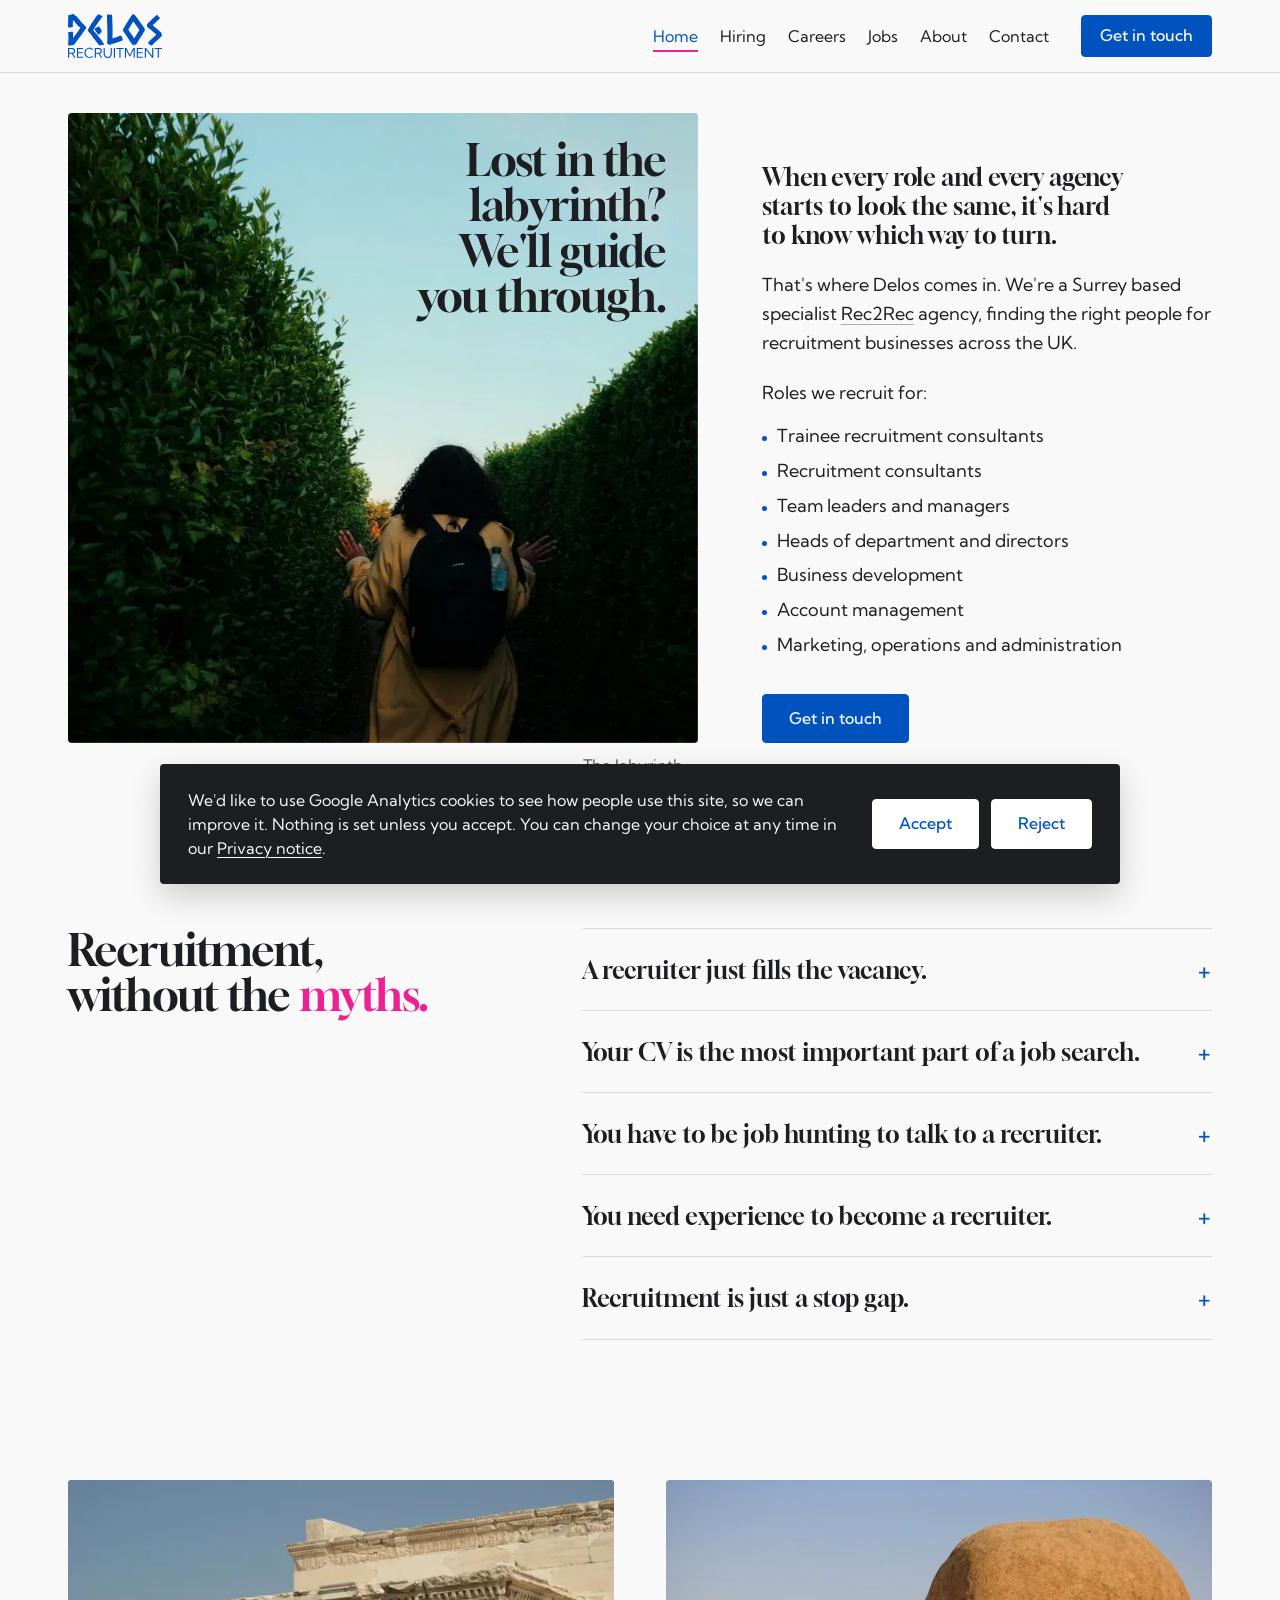
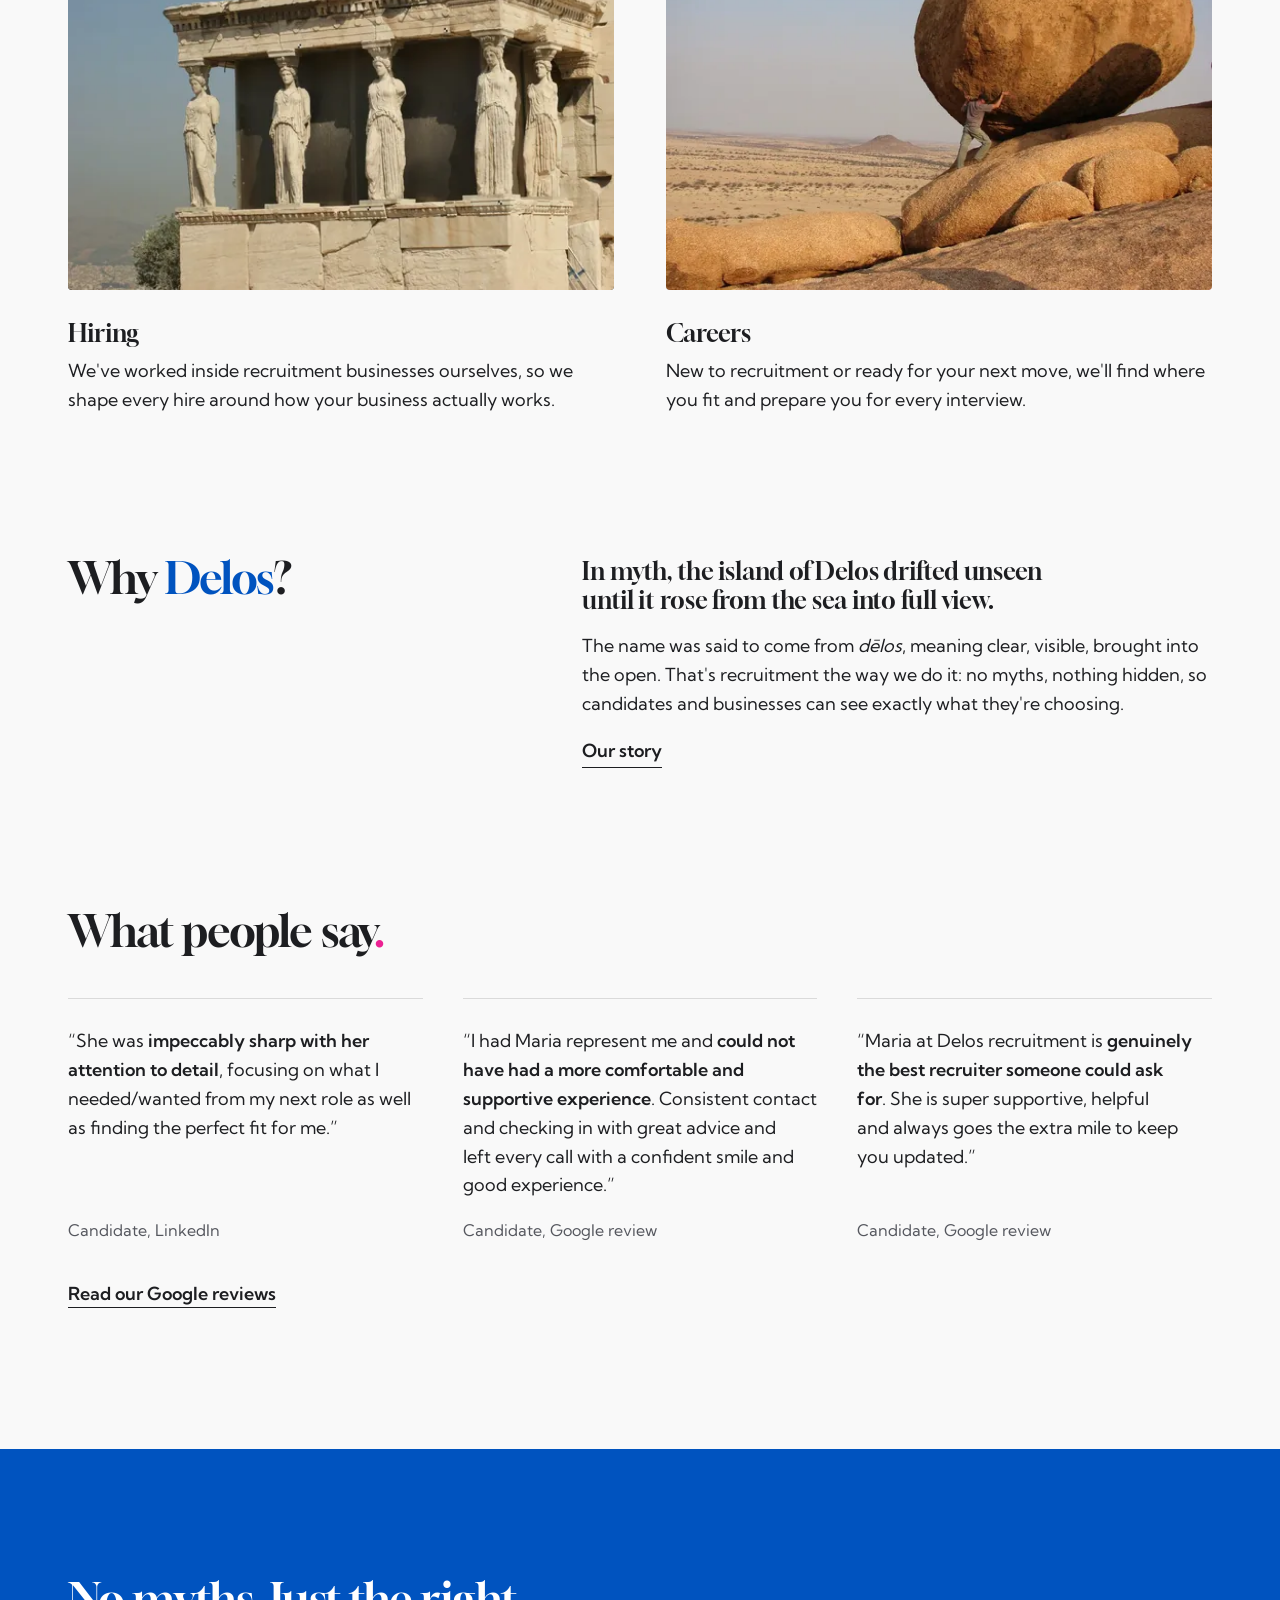
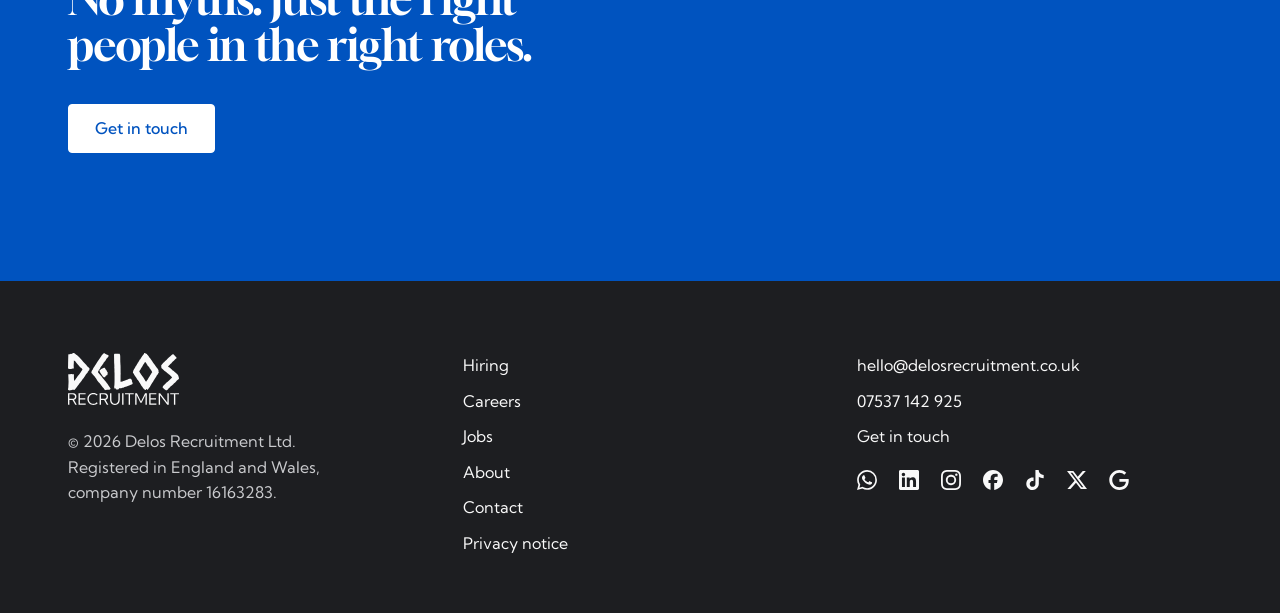
==== commit 3ec17699: "Home roles bullets in Delos Blue" ====
--- a/index.html
+++ b/index.html
@@ -29,7 +29,7 @@
   <link rel="manifest" href="site.webmanifest?v=pink2">
   <link rel="preload" href="fonts/Gloock-Regular.woff2" as="font" type="font/woff2" crossorigin>
   <link rel="preload" href="fonts/KumbhSans-Variable.woff2" as="font" type="font/woff2" crossorigin>
-  <link rel="stylesheet" href="styles.css?v=26">
+  <link rel="stylesheet" href="styles.css?v=27">
   <script src="home.js?v=4" defer></script>
   <script type="application/ld+json">
 [
--- a/styles.css
+++ b/styles.css
@@ -518,7 +518,7 @@
 }
 .home .roles { list-style: none; margin: -8px 0 0; padding: 0; max-width: 28em; }
 .home .roles li { position: relative; padding-left: 15px; margin-bottom: 6px; break-inside: avoid; }
-.home .roles li::before { content: ""; position: absolute; left: 0; top: .78em; width: 5px; height: 5px; border-radius: 50%; background: var(--slate); }
+.home .roles li::before { content: ""; position: absolute; left: 0; top: .78em; width: 5px; height: 5px; border-radius: 50%; background: var(--delos-blue); }
 @media (max-width: 559px) {
   .home .roles { column-gap: 16px; }
 }
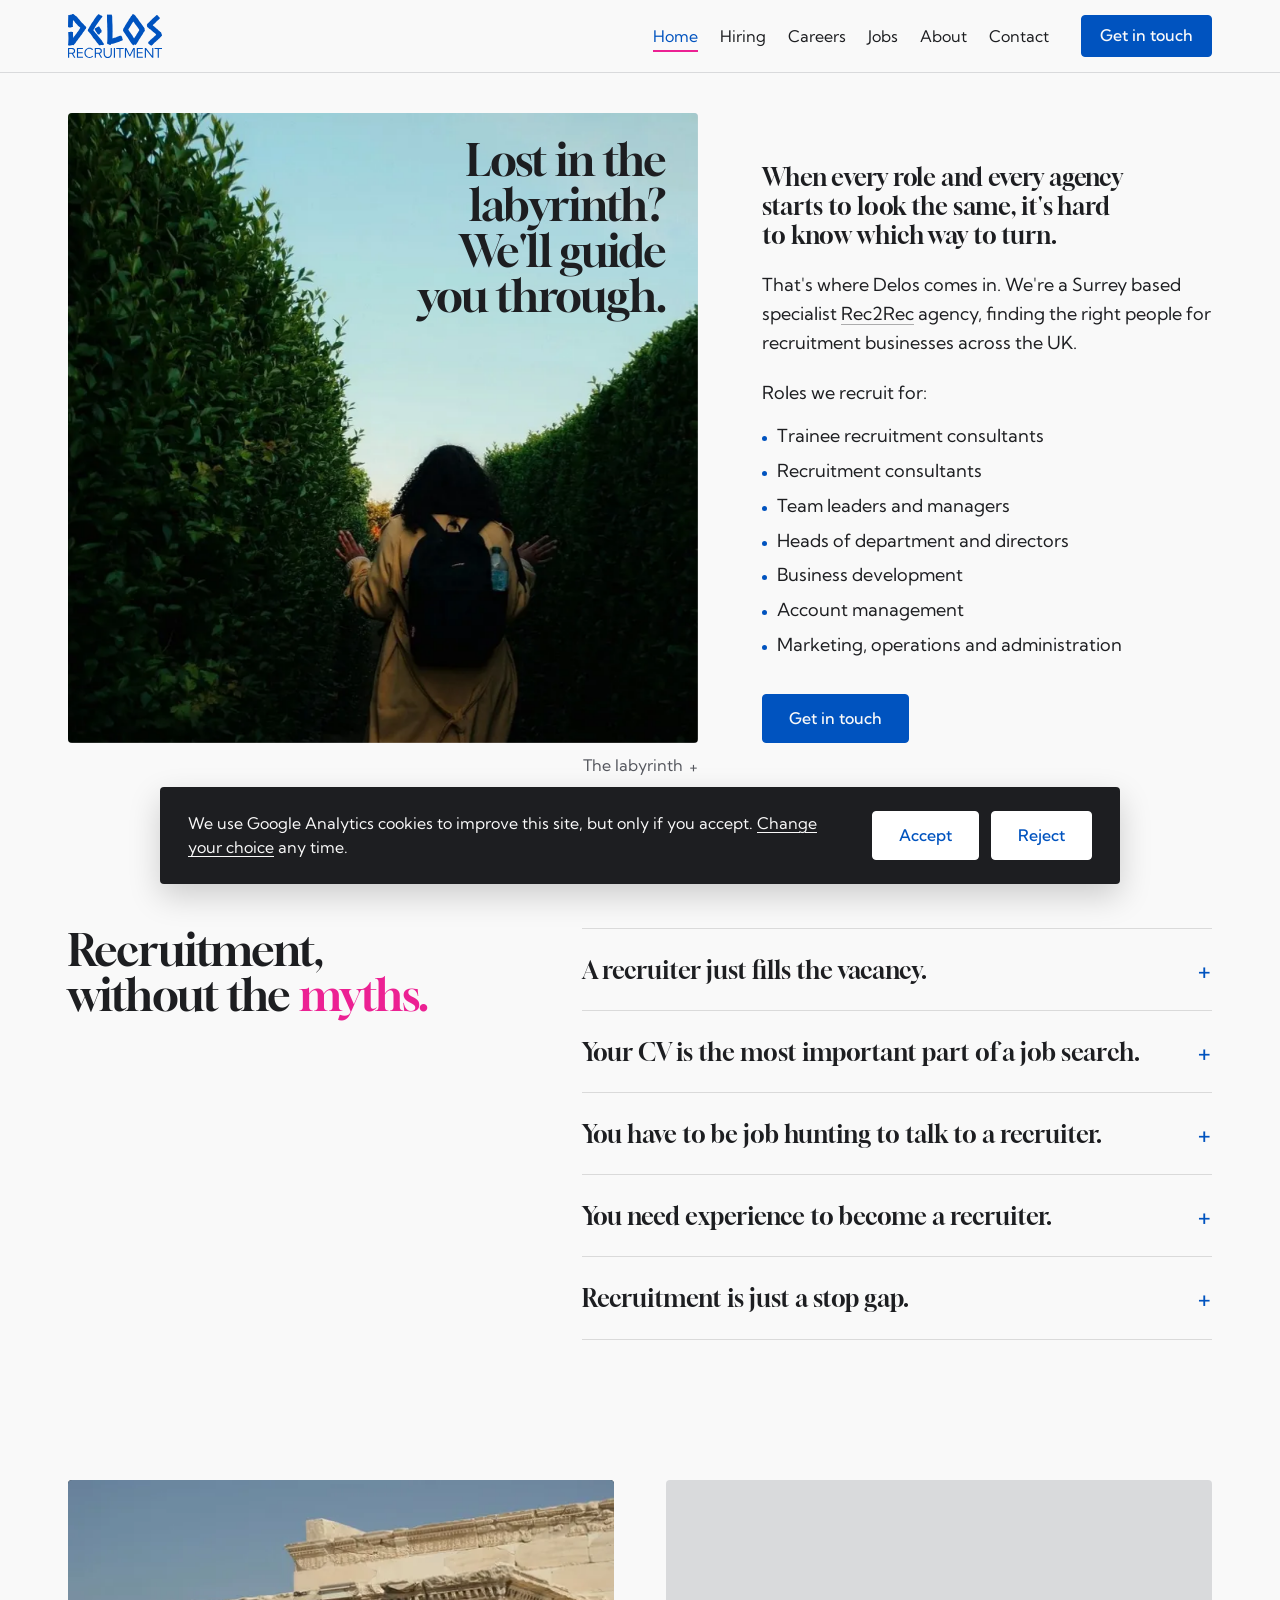
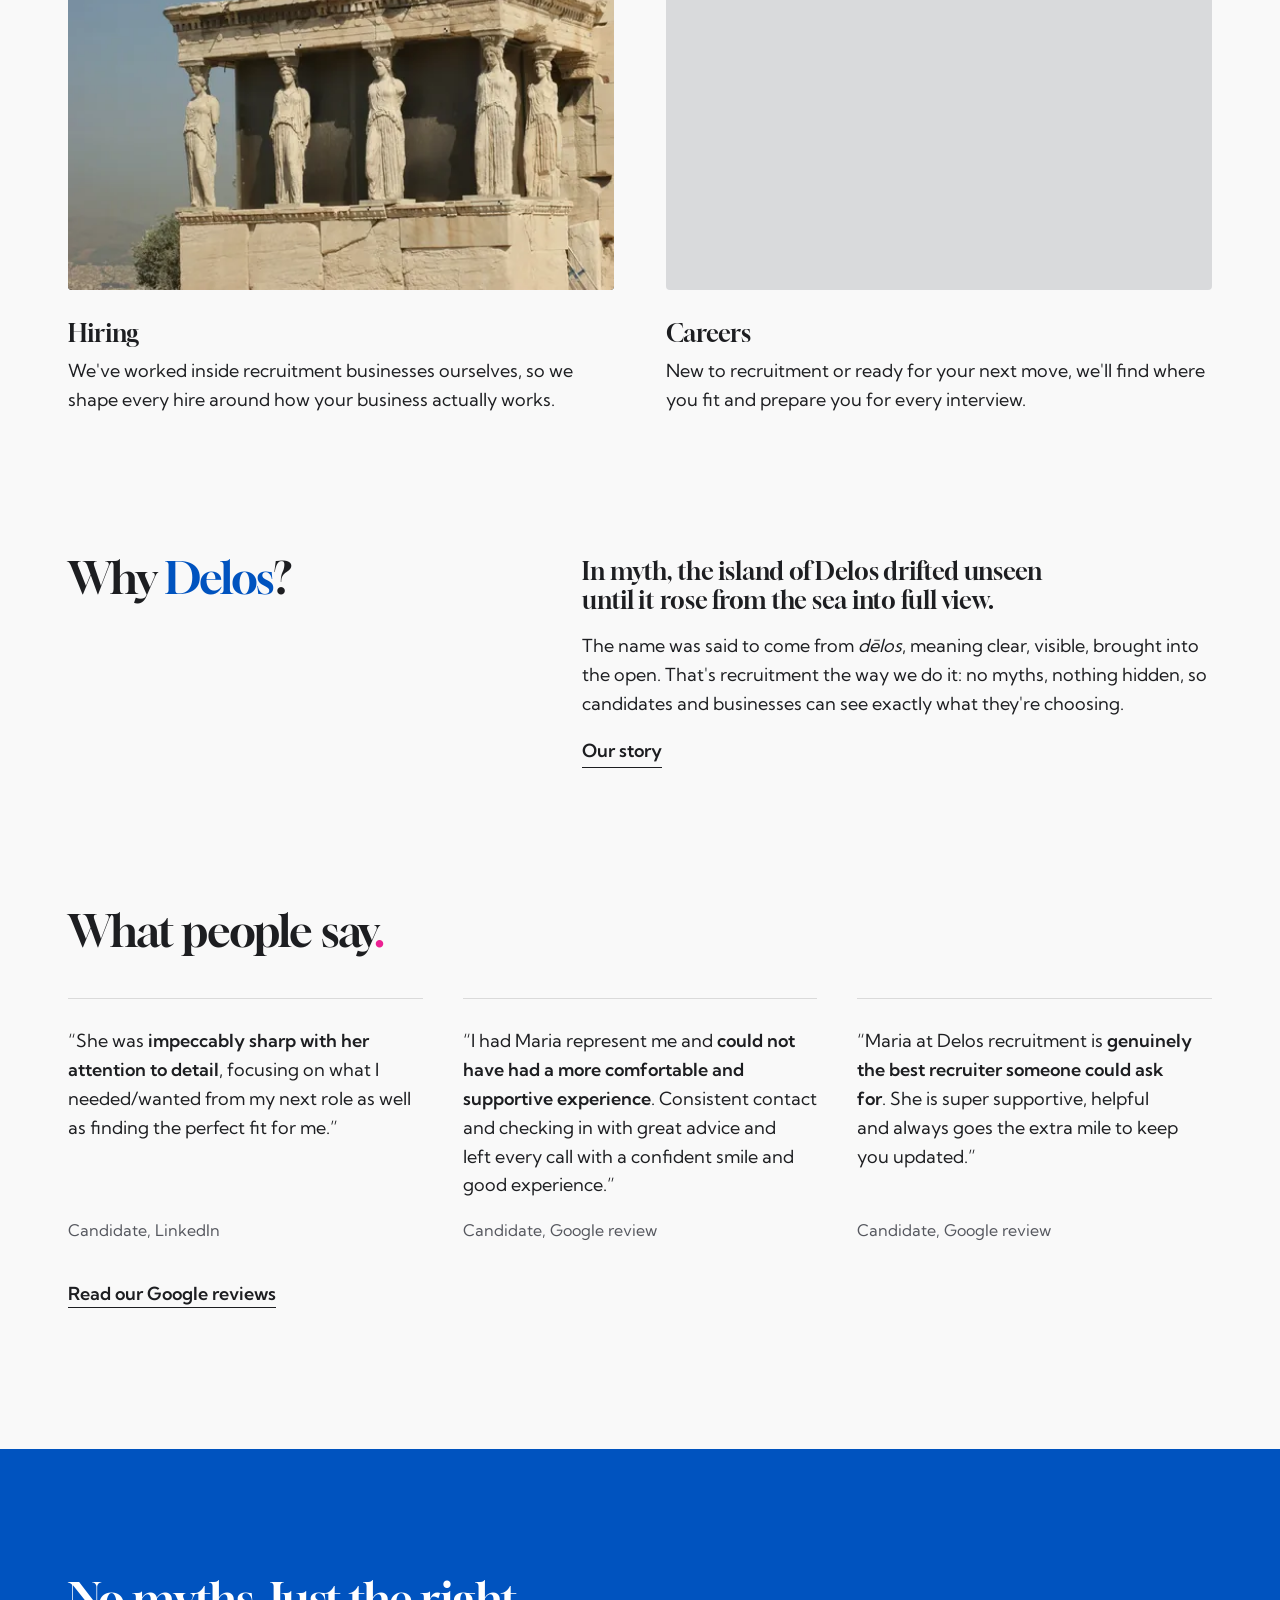
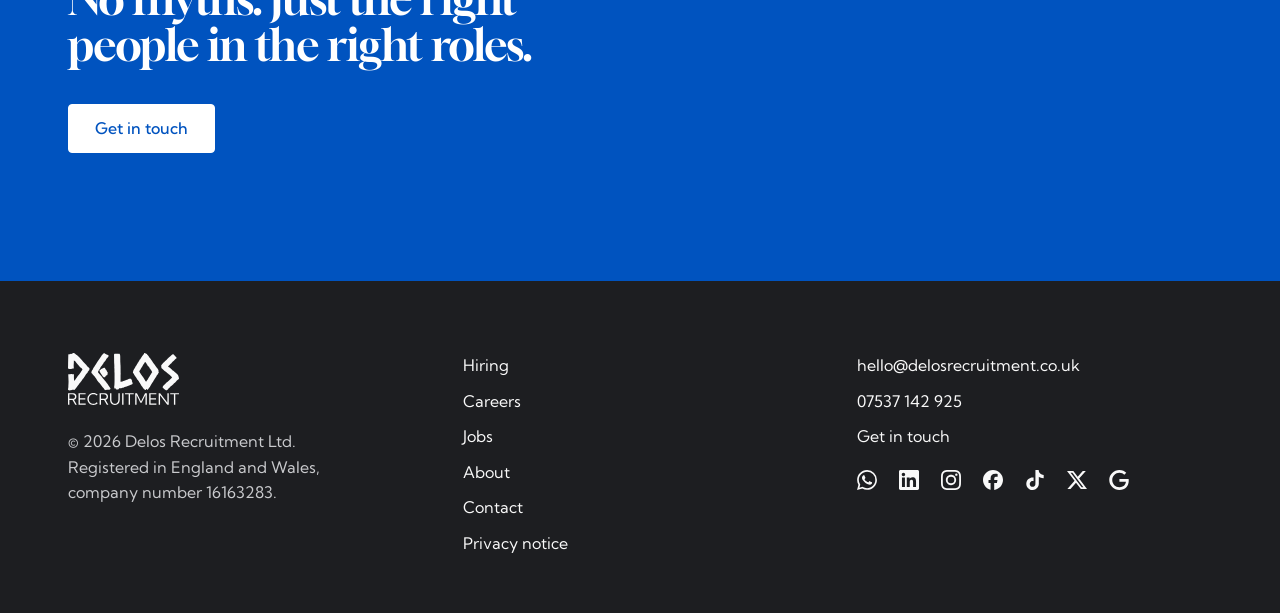
==== commit 2a4319a7: "Shorter cookie banner, ad signals off" ====
--- a/index.html
+++ b/index.html
@@ -29,7 +29,7 @@
   <link rel="manifest" href="site.webmanifest?v=pink2">
   <link rel="preload" href="fonts/Gloock-Regular.woff2" as="font" type="font/woff2" crossorigin>
   <link rel="preload" href="fonts/KumbhSans-Variable.woff2" as="font" type="font/woff2" crossorigin>
-  <link rel="stylesheet" href="styles.css?v=27">
+  <link rel="stylesheet" href="styles.css?v=28">
   <script src="home.js?v=4" defer></script>
   <script type="application/ld+json">
 [
@@ -377,6 +377,6 @@
       </div>
     </div>
   </footer>
-  <script src="assets/js/consent.js?v=3" defer></script>
+  <script src="assets/js/consent.js?v=4" defer></script>
 </body>
 </html>
--- a/styles.css
+++ b/styles.css
@@ -284,11 +284,11 @@
 
 /* Legal pages */
 .legal h2 { font-size: var(--t-heading); margin-top: 1.6em; }
-.legal h3 { font-size: var(--t-body); font-family: var(--font-body); font-weight: 600; color: var(--slate); margin-top: 2em; margin-bottom: 0.5em; }
+.legal h3 { font-size: var(--t-body); font-family: var(--font-body); font-weight: 600; line-height: 1.4; color: var(--slate); margin-top: 2em; margin-bottom: 0.5em; }
 .legal h4 { font-size: var(--t-body); font-family: var(--font-body); font-weight: 600; color: var(--slate); line-height: 1.4; margin: 1.6em 0 0.4em; padding-left: 14px; border-left: 3px solid var(--delos-blue); }
 .legal h2 { line-height: 1.2; letter-spacing: 0; margin-top: 3em; }
 .legal p { margin-bottom: 1.1em; }
-.legal li { line-height: 1.55; }
+.legal li { line-height: 1.6; }
 .legal ul { padding-left: 1.2em; margin: 0 0 1em; }
 .legal li { margin-bottom: 0.35em; }
 .legal li ul { margin-top: 0.35em; }
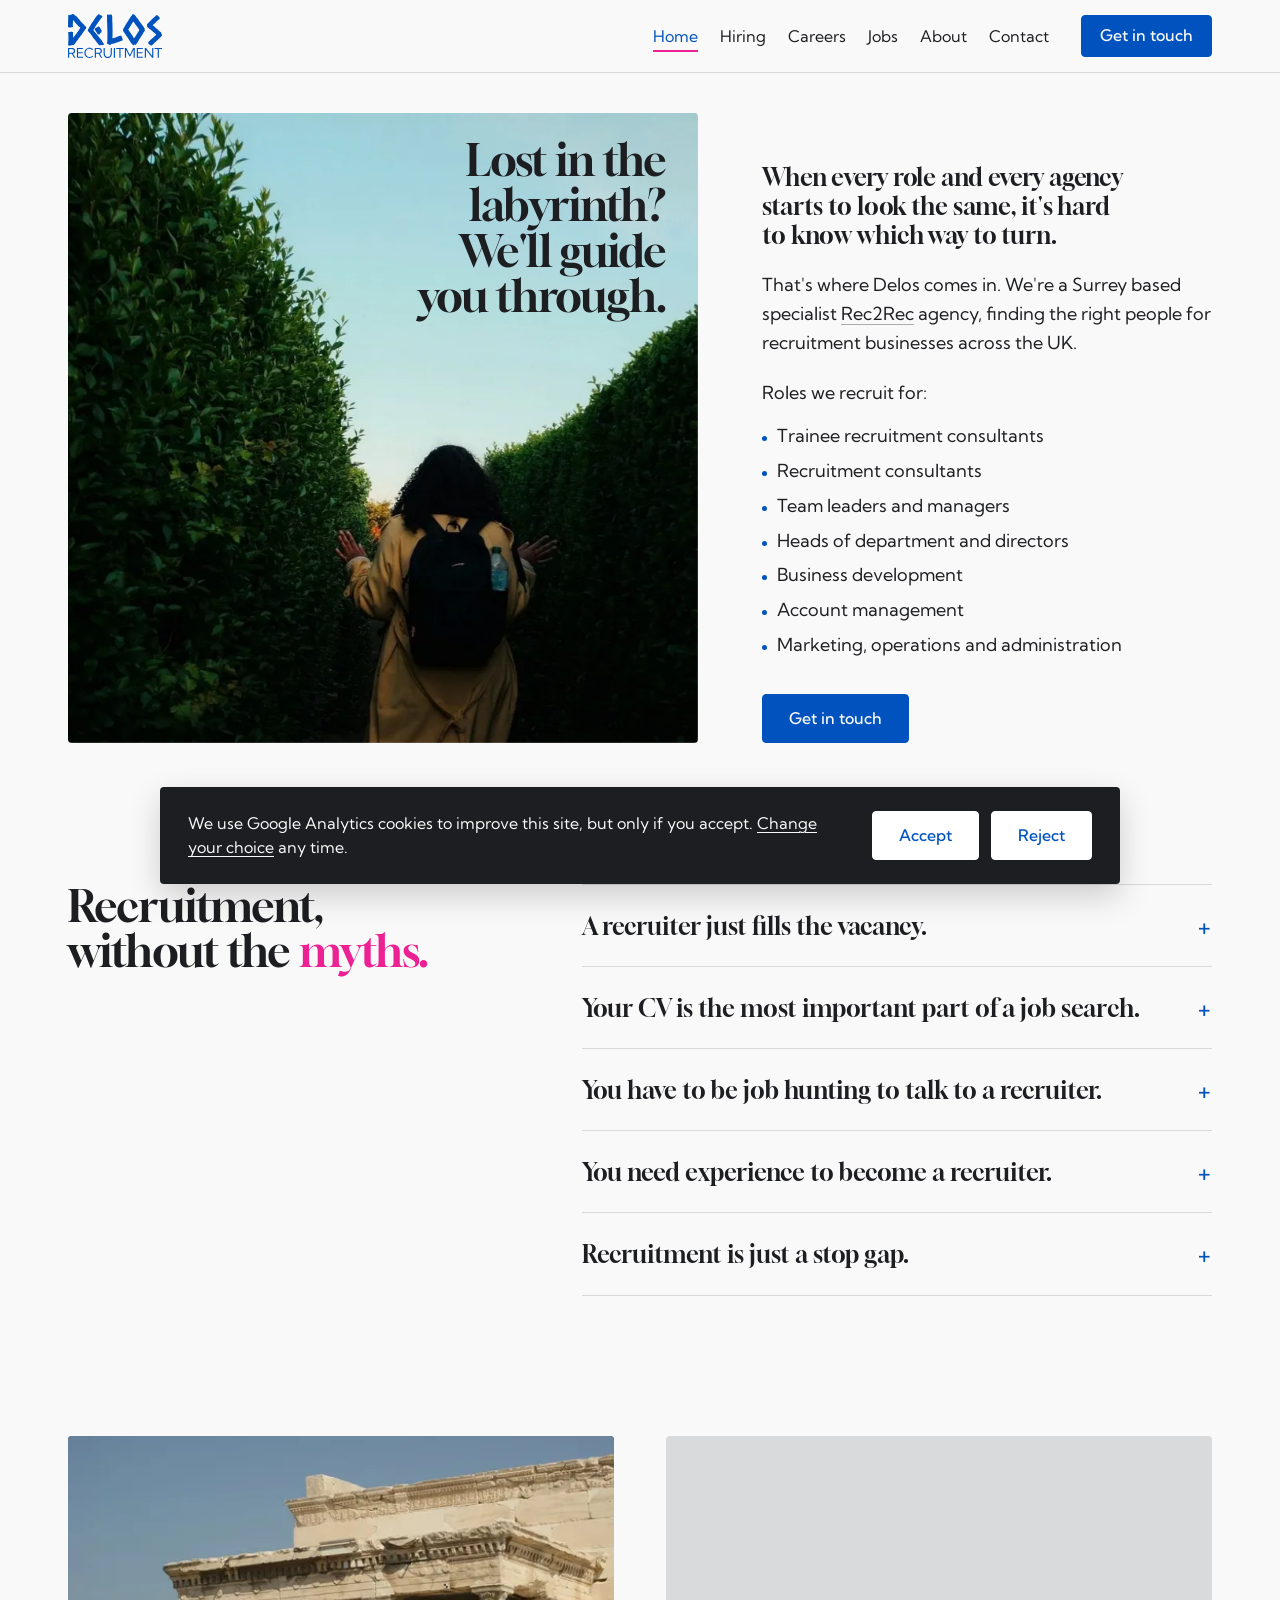
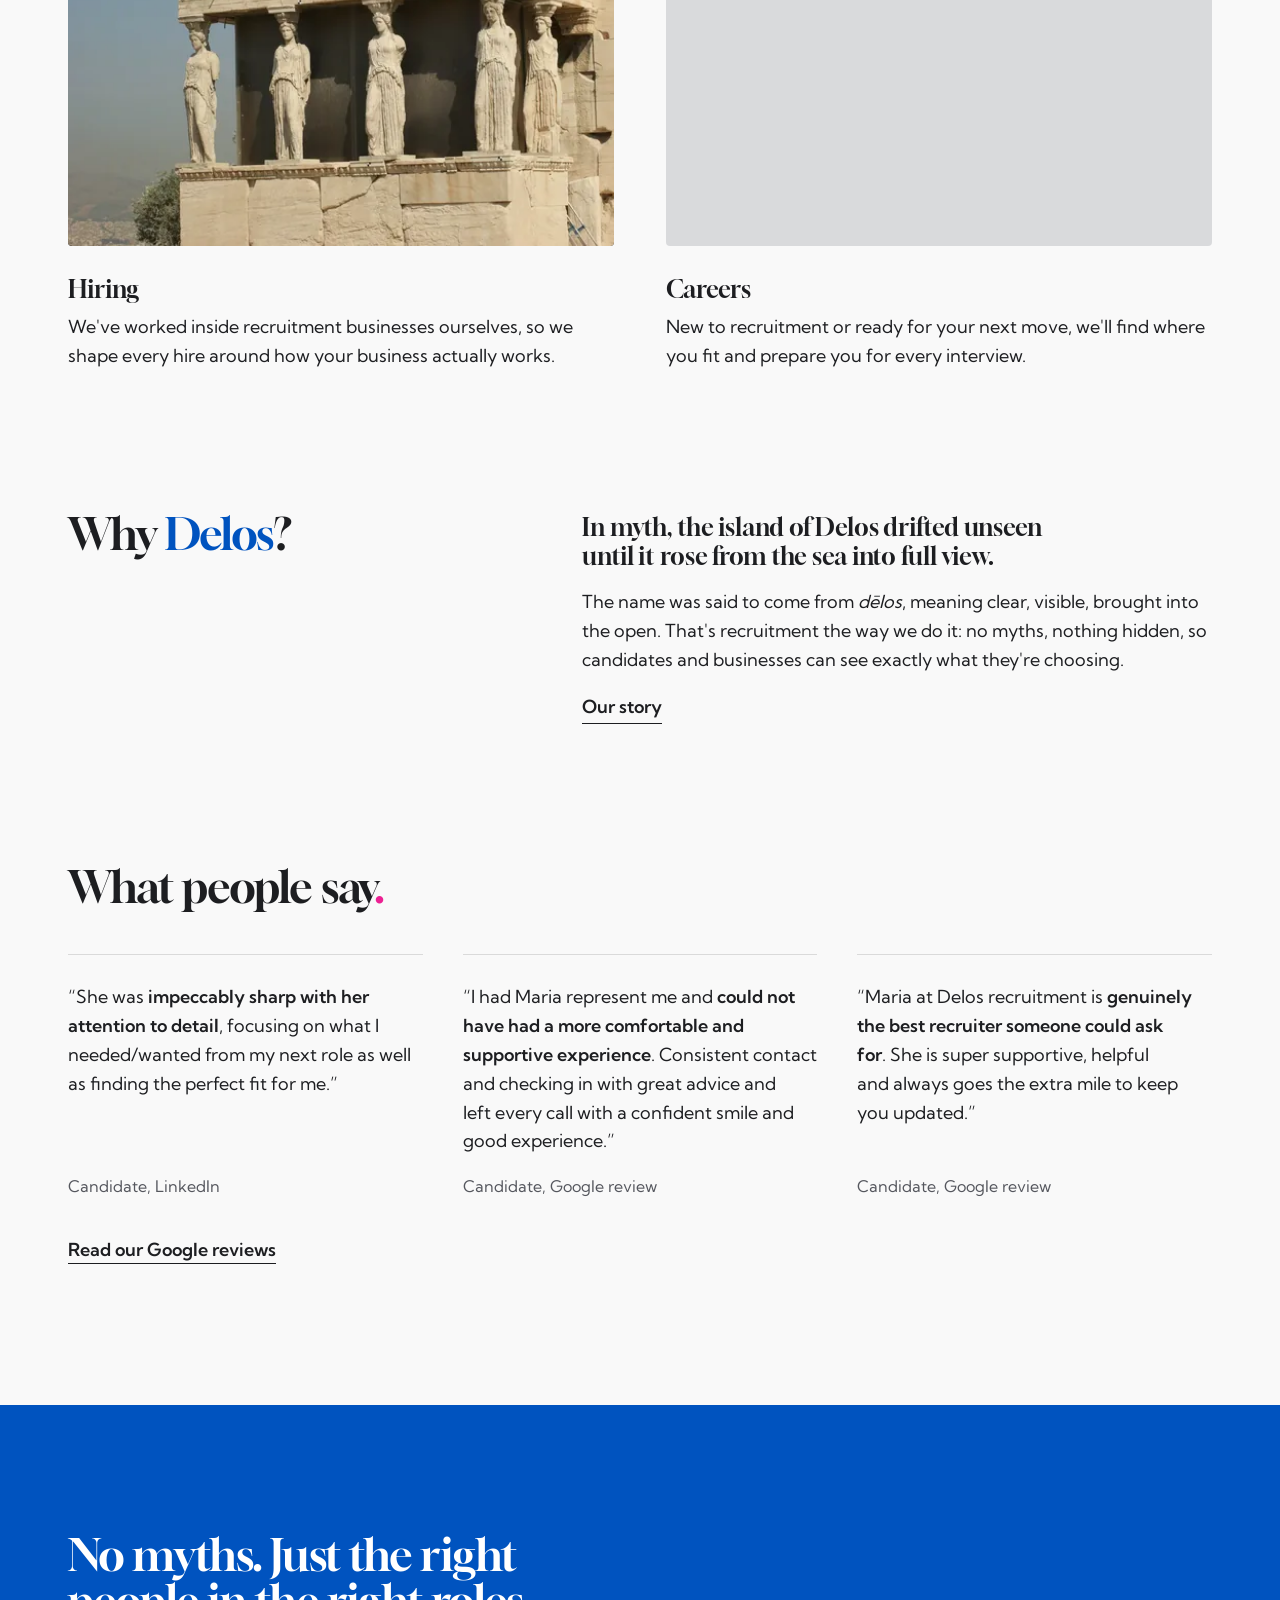
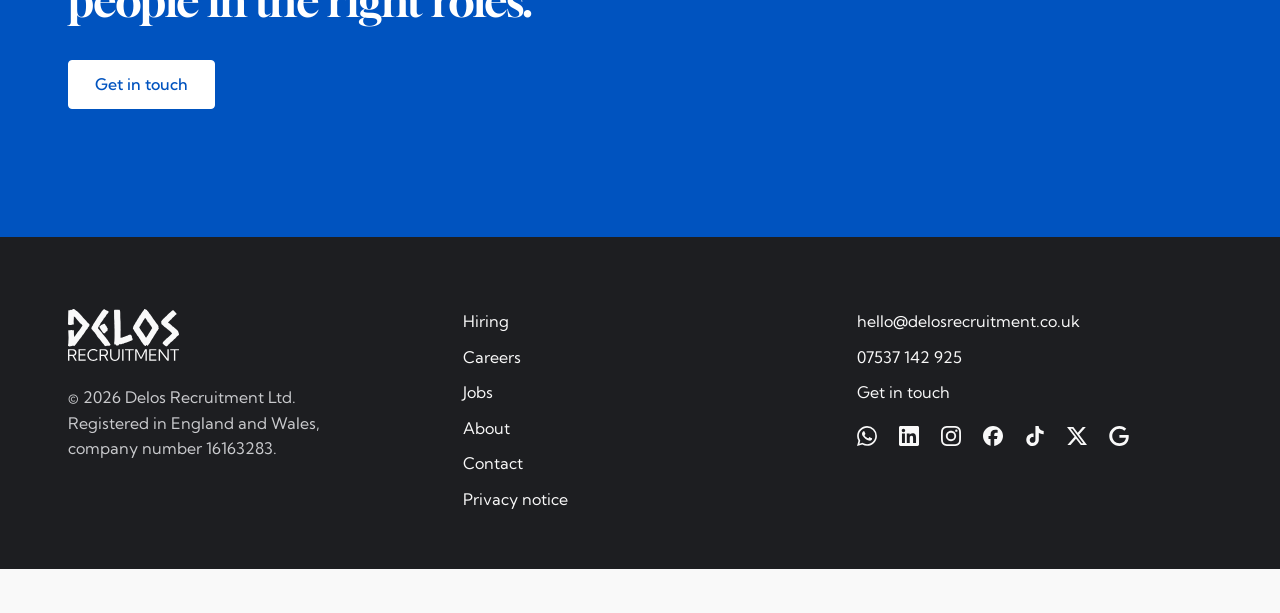
==== commit 366d139f: "Home: give the opened labyrinth story room on desktop" ====
--- a/index.html
+++ b/index.html
@@ -29,7 +29,7 @@
   <link rel="manifest" href="site.webmanifest?v=pink2">
   <link rel="preload" href="fonts/Gloock-Regular.woff2" as="font" type="font/woff2" crossorigin>
   <link rel="preload" href="fonts/KumbhSans-Variable.woff2" as="font" type="font/woff2" crossorigin>
-  <link rel="stylesheet" href="styles.css?v=28">
+  <link rel="stylesheet" href="styles.css?v=29">
   <script src="home.js?v=4" defer></script>
   <script type="application/ld+json">
 [
--- a/styles.css
+++ b/styles.css
@@ -535,6 +535,8 @@
 .home .hero .lore p { padding: 14px 0 34px; max-width: min(60ch, calc(100% - 140px)); }
 @media (min-width: 960px) {
   .home .hero .lore[open] p { position: absolute; left: 0; top: 100%; }
+  .home .hero .spread { transition: margin-bottom .3s; }
+  .home .hero:has(.lore[open]) .spread { margin-bottom: 150px; } /* room for the opened story, which the hero would otherwise clip */
 }
 .home .clew { width: 0; height: 20px; margin-right: 6px; overflow: visible; visibility: hidden; }
 .home .guide { position: absolute; left: 0; top: 0; overflow: visible; pointer-events: none; z-index: 2; }
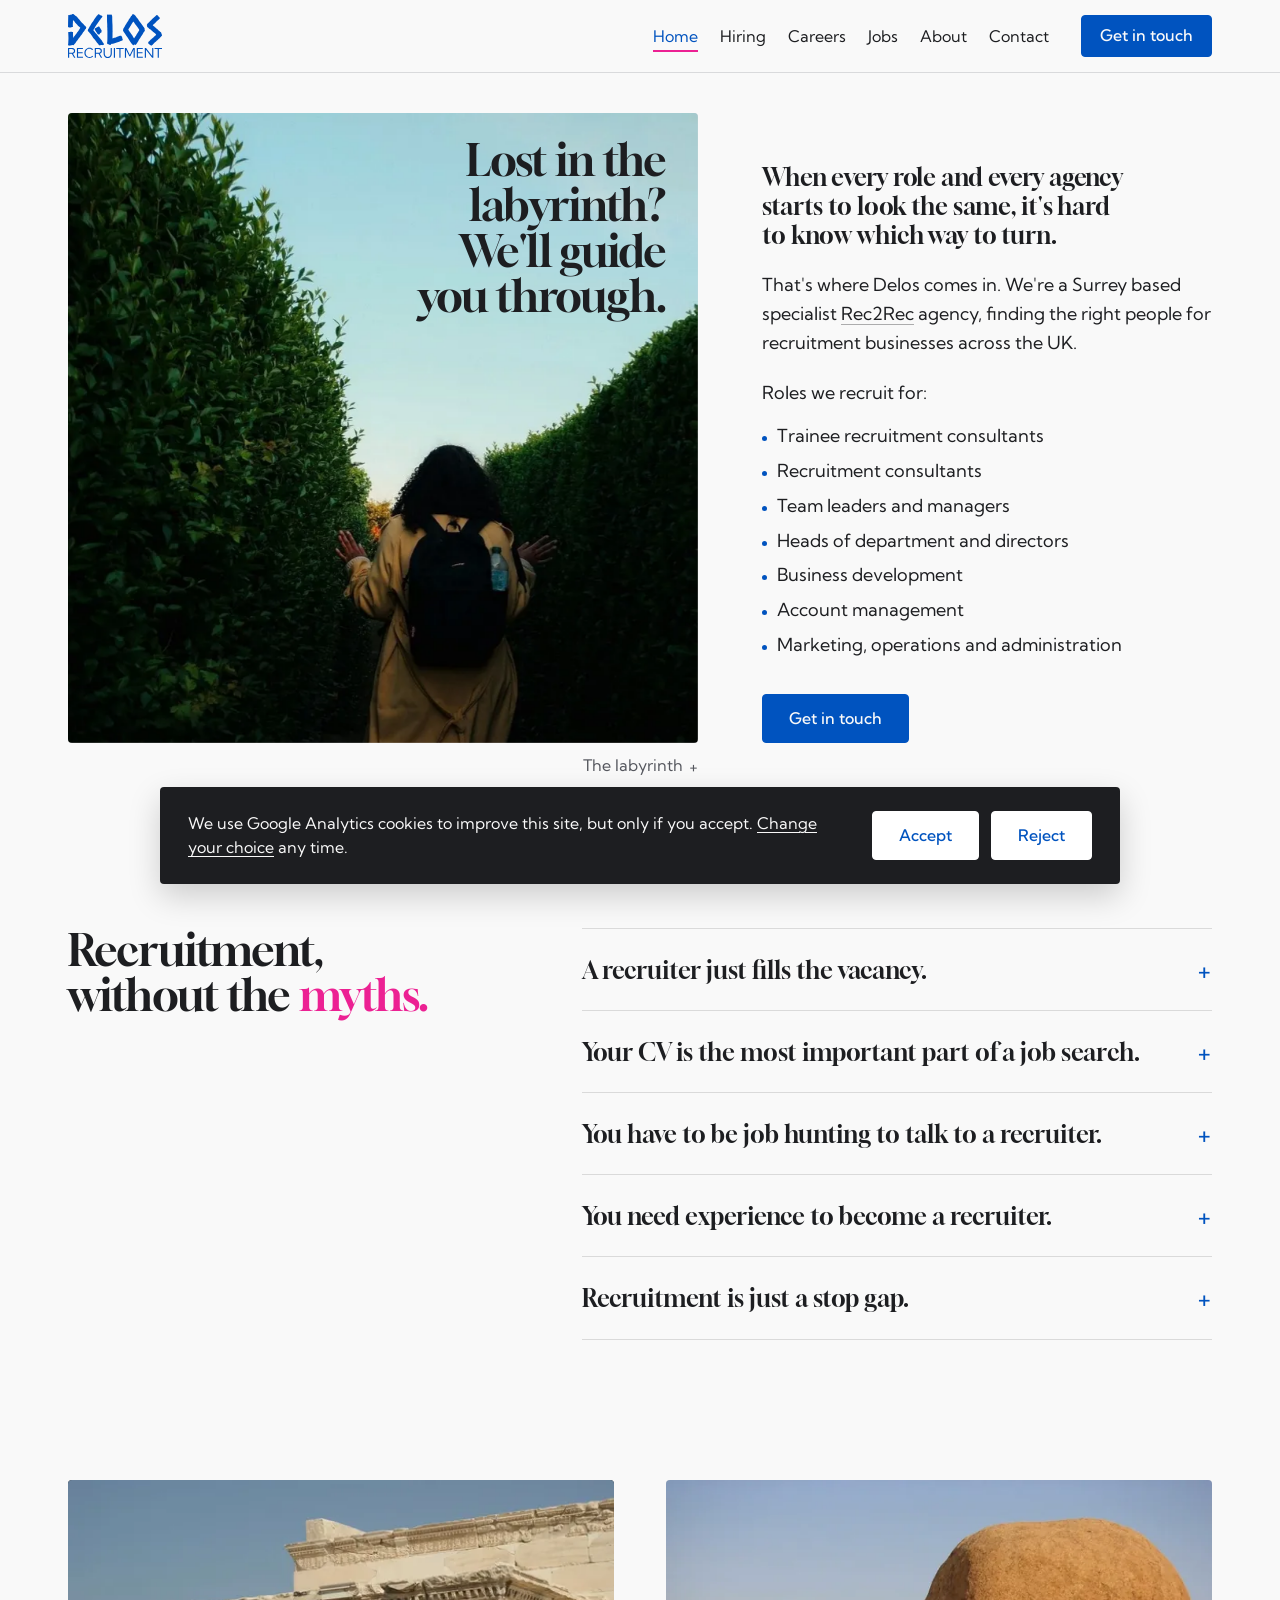
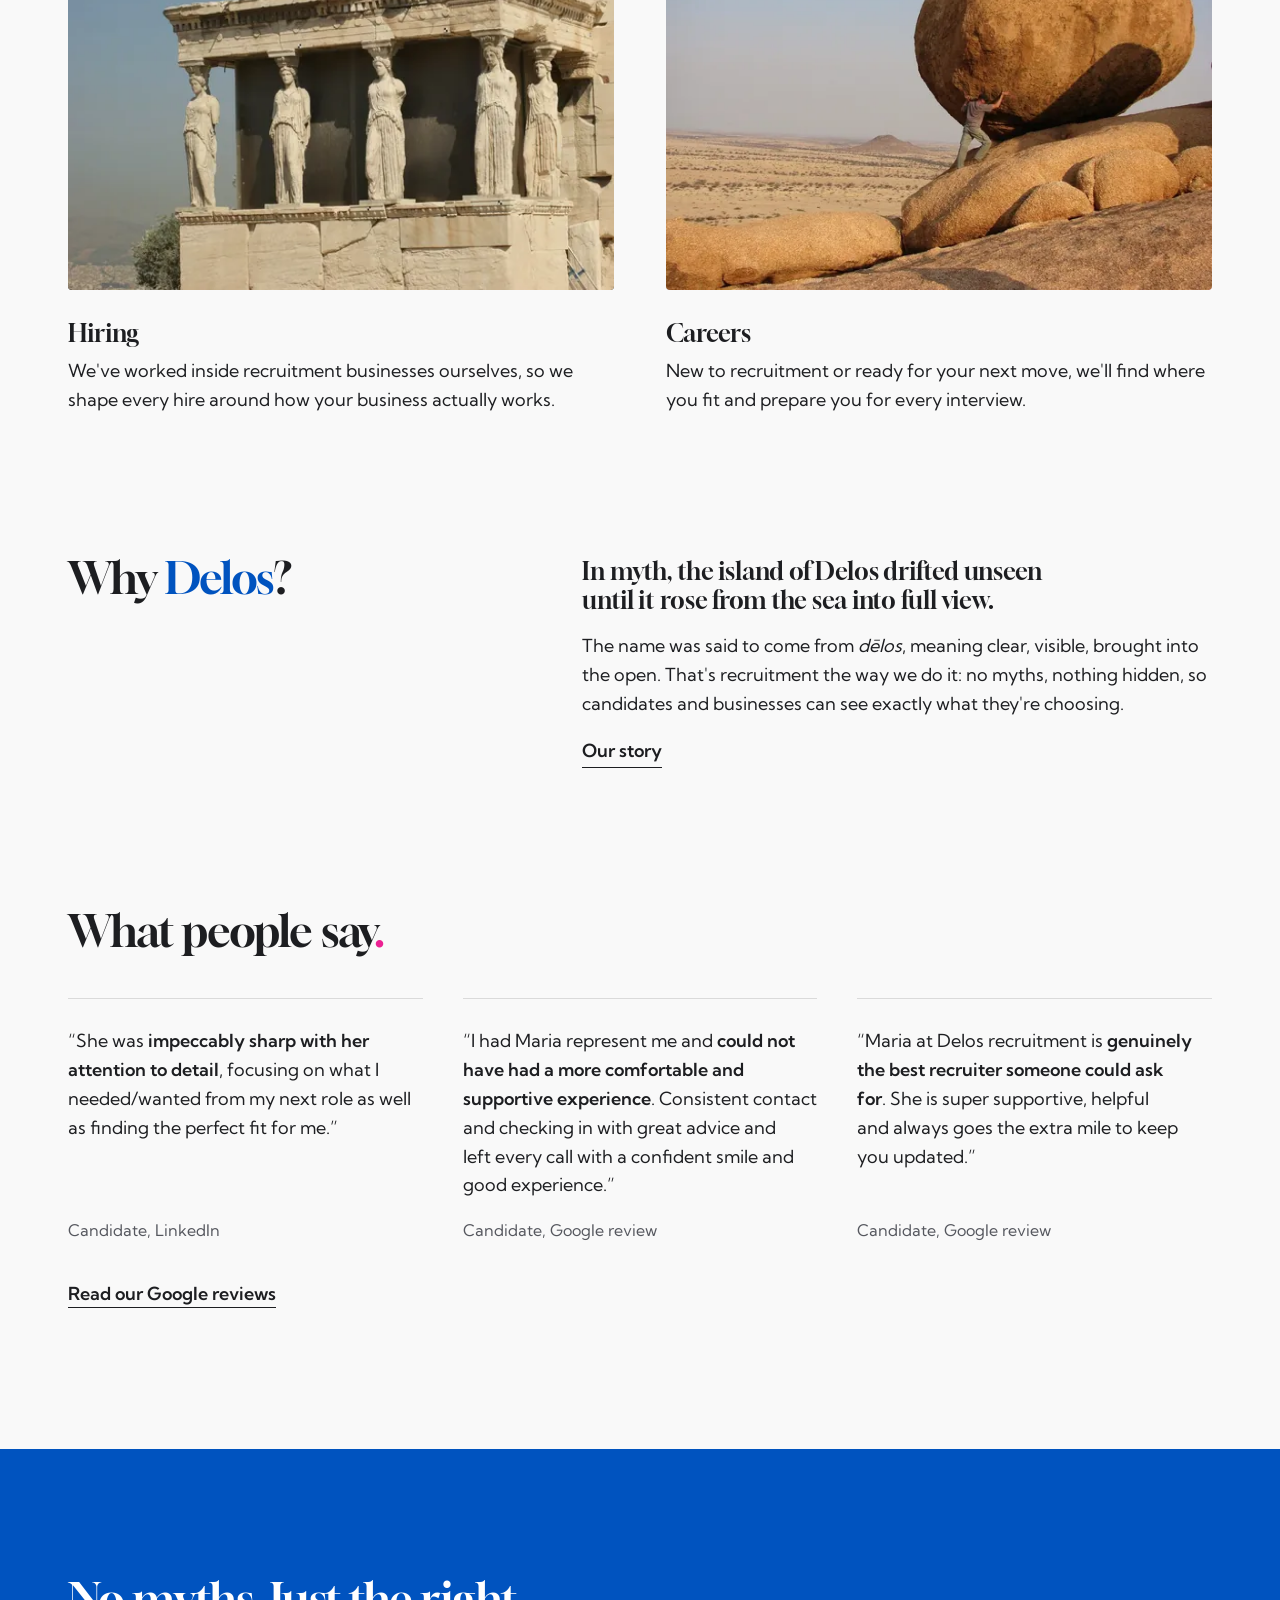
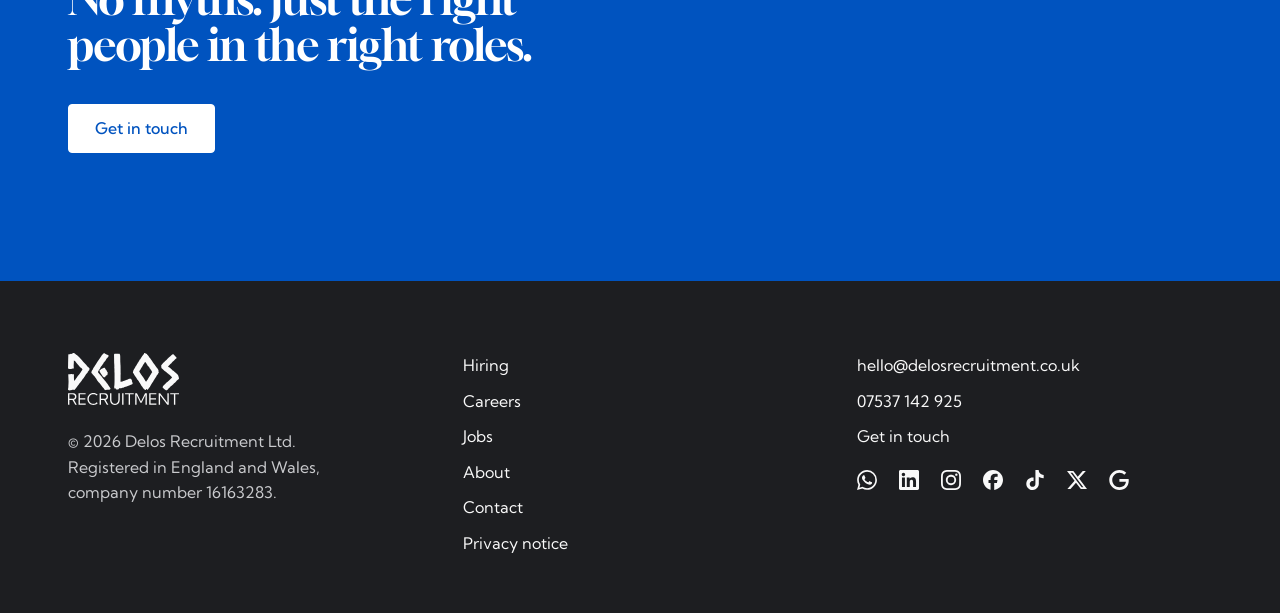
==== commit 0f9115df: "About: add Meet the founder; Hiring: myth headline on the Caryatids" ====
--- a/index.html
+++ b/index.html
@@ -289,7 +289,7 @@
         <a class="card" href="/hiring">
           <span class="card-photo pillars">
             <picture><source type="image/webp" srcset="assets/img/pillars-600.webp 600w, assets/img/pillars-800.webp 800w, assets/img/pillars-1200.webp 1200w" sizes="(min-width: 1240px) 545px, (min-width: 760px) 45vw, 100vw"><img class="pos-pillars" src="assets/img/pillars-1200.jpg" srcset="assets/img/pillars-600.jpg 600w, assets/img/pillars-800.jpg 800w, assets/img/pillars-1200.jpg 1200w" sizes="(min-width: 1240px) 545px, (min-width: 760px) 45vw, 100vw" alt="The Porch of the Caryatids on the Acropolis in Athens, carved women holding up the roof" width="1200" height="799" loading="lazy" decoding="async"></picture>
-            <span class="card-hint" aria-hidden="true">Relationships that stand the test of time.</span>
+            <span class="card-hint" aria-hidden="true">Think good hires never last?</span>
           </span>
           <h2 class="path-title">Hiring</h2>
           <p>We've worked inside recruitment businesses ourselves, so we shape every hire around how your business actually works.</p>
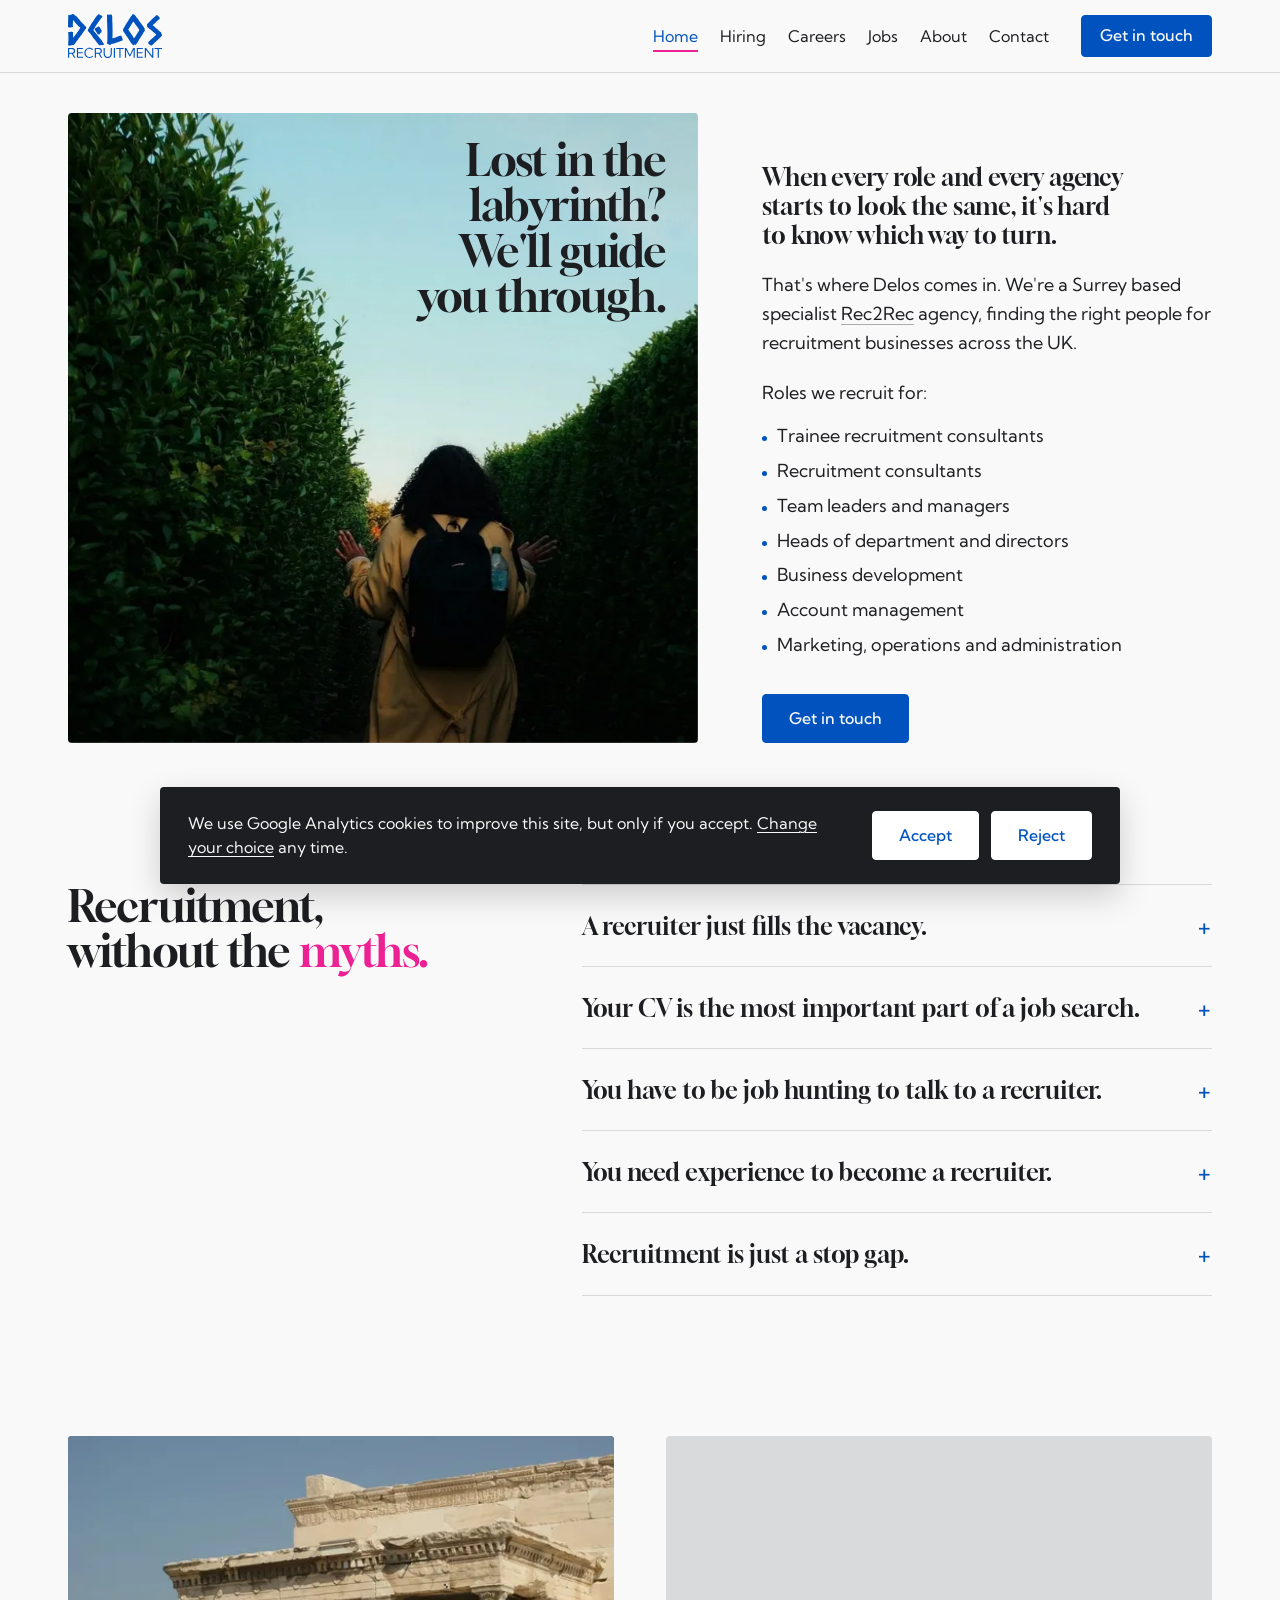
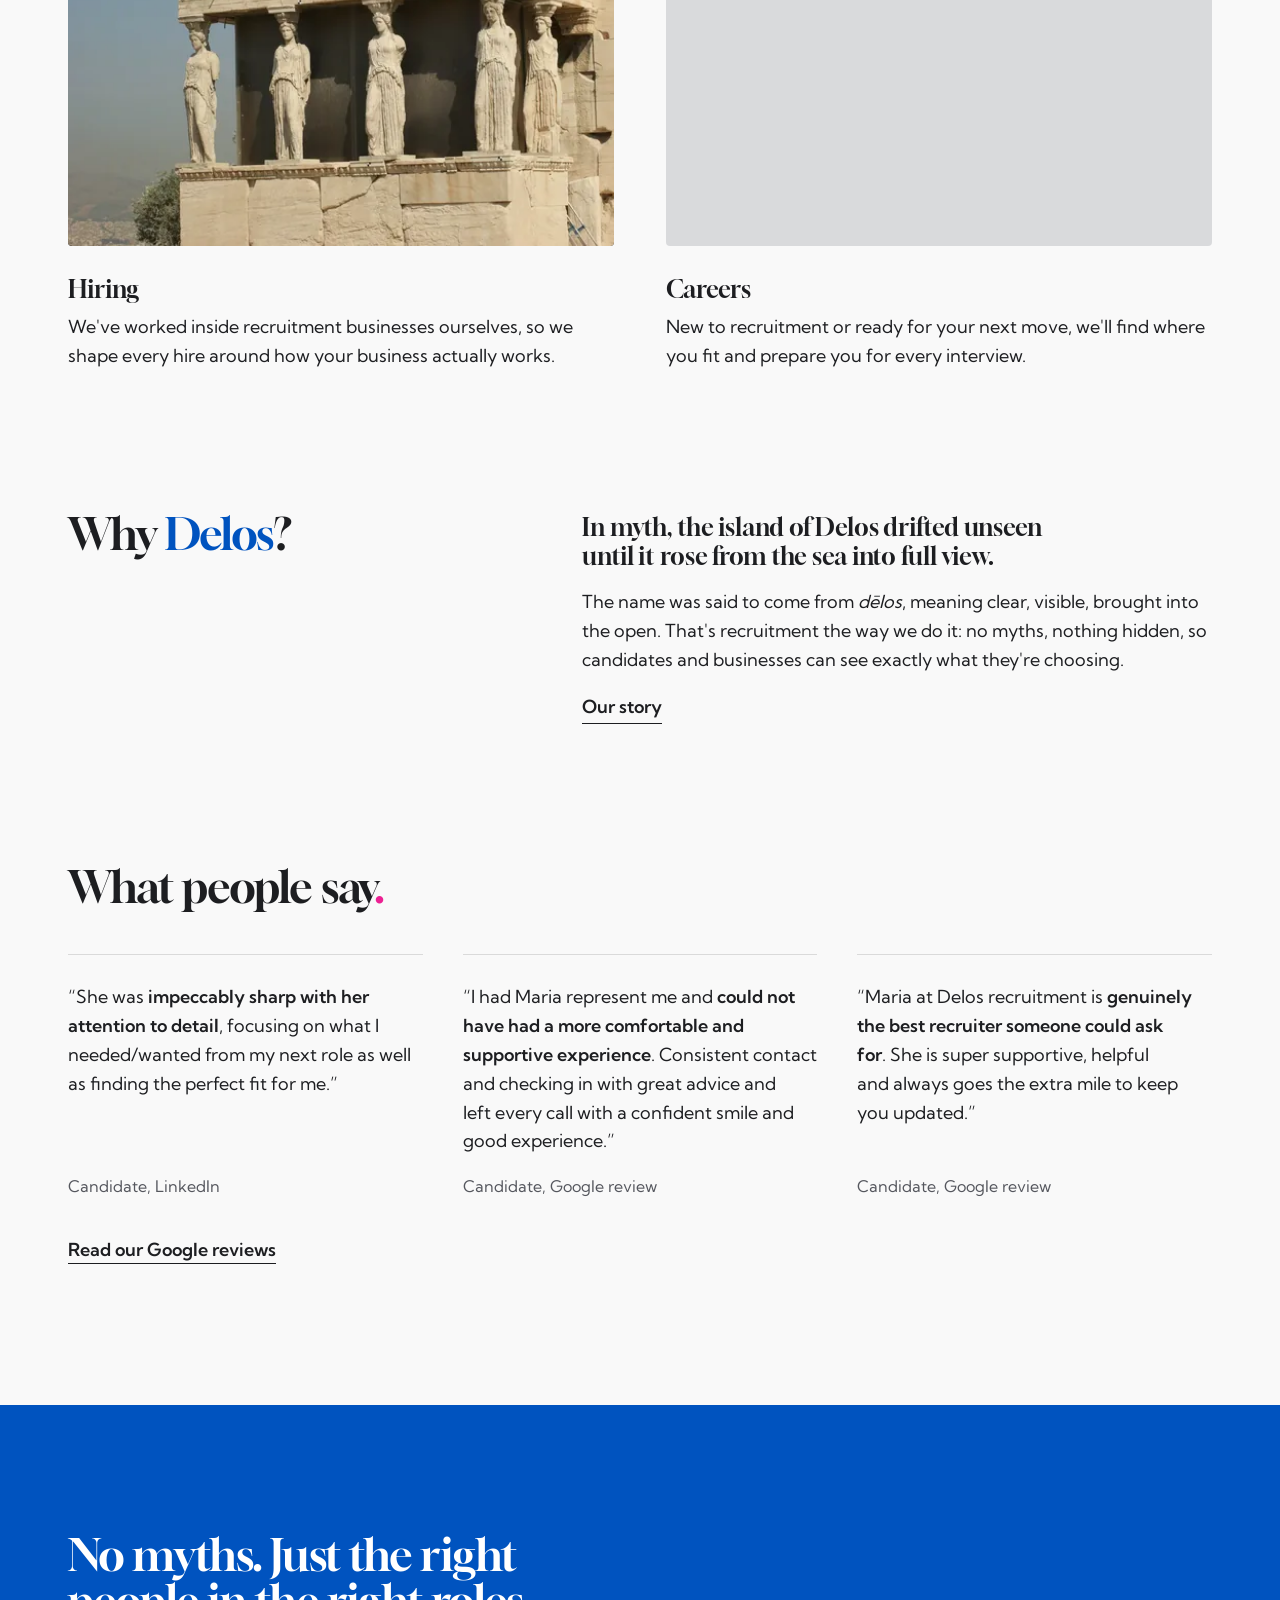
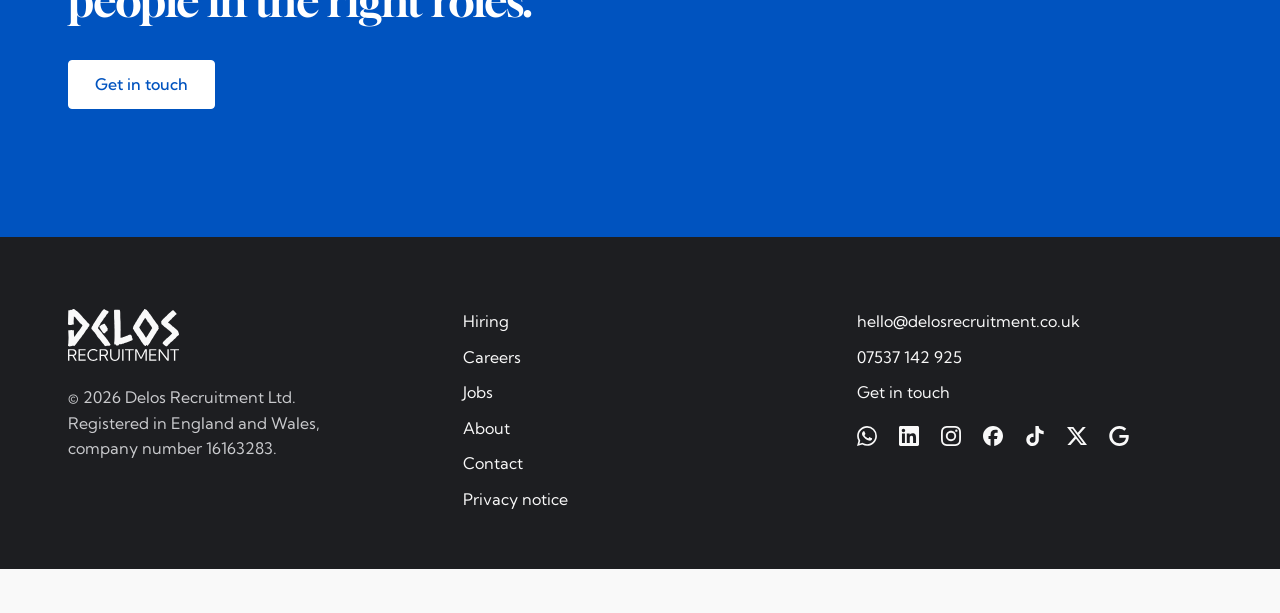
==== commit 063d20ec: "Undo founder section and Hiring headline until signed off" ====
--- a/index.html
+++ b/index.html
@@ -289,7 +289,7 @@
         <a class="card" href="/hiring">
           <span class="card-photo pillars">
             <picture><source type="image/webp" srcset="assets/img/pillars-600.webp 600w, assets/img/pillars-800.webp 800w, assets/img/pillars-1200.webp 1200w" sizes="(min-width: 1240px) 545px, (min-width: 760px) 45vw, 100vw"><img class="pos-pillars" src="assets/img/pillars-1200.jpg" srcset="assets/img/pillars-600.jpg 600w, assets/img/pillars-800.jpg 800w, assets/img/pillars-1200.jpg 1200w" sizes="(min-width: 1240px) 545px, (min-width: 760px) 45vw, 100vw" alt="The Porch of the Caryatids on the Acropolis in Athens, carved women holding up the roof" width="1200" height="799" loading="lazy" decoding="async"></picture>
-            <span class="card-hint" aria-hidden="true">Think good hires never last?</span>
+            <span class="card-hint" aria-hidden="true">Relationships that stand the test of time.</span>
           </span>
           <h2 class="path-title">Hiring</h2>
           <p>We've worked inside recruitment businesses ourselves, so we shape every hire around how your business actually works.</p>
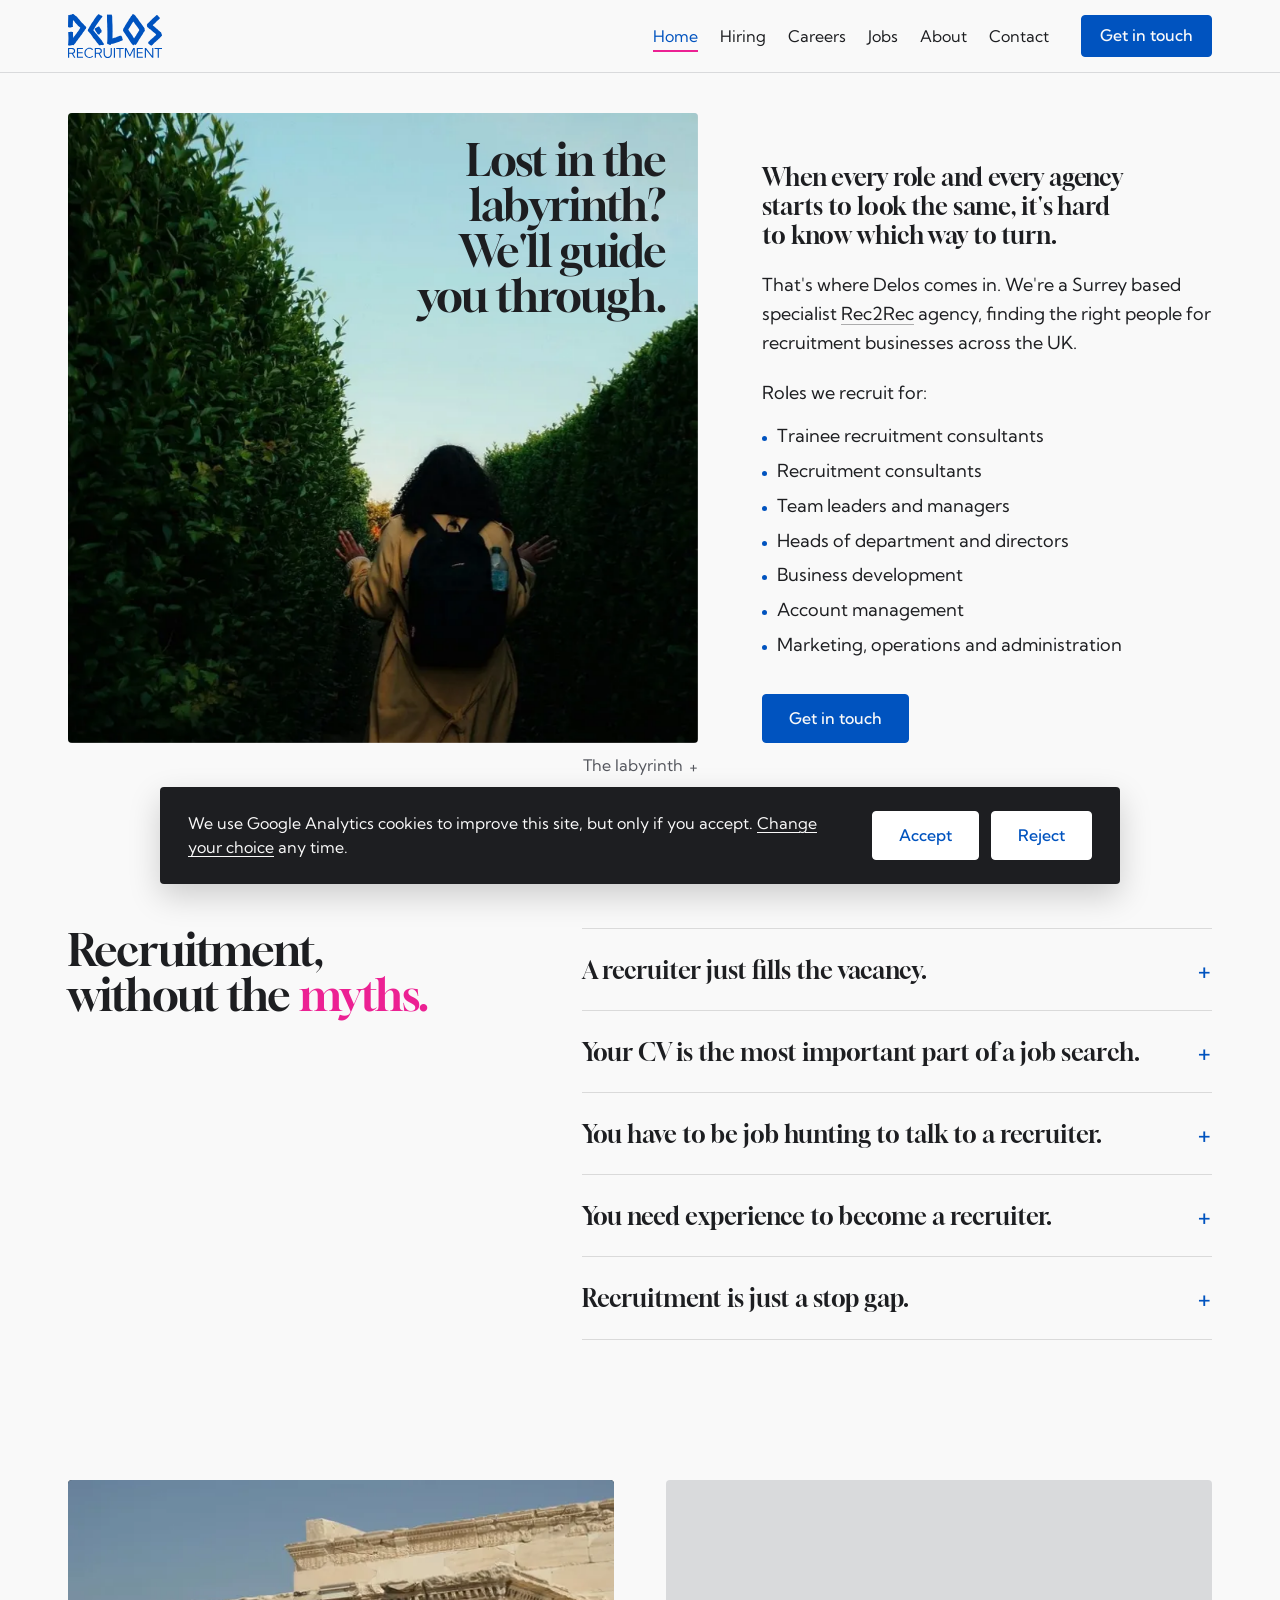
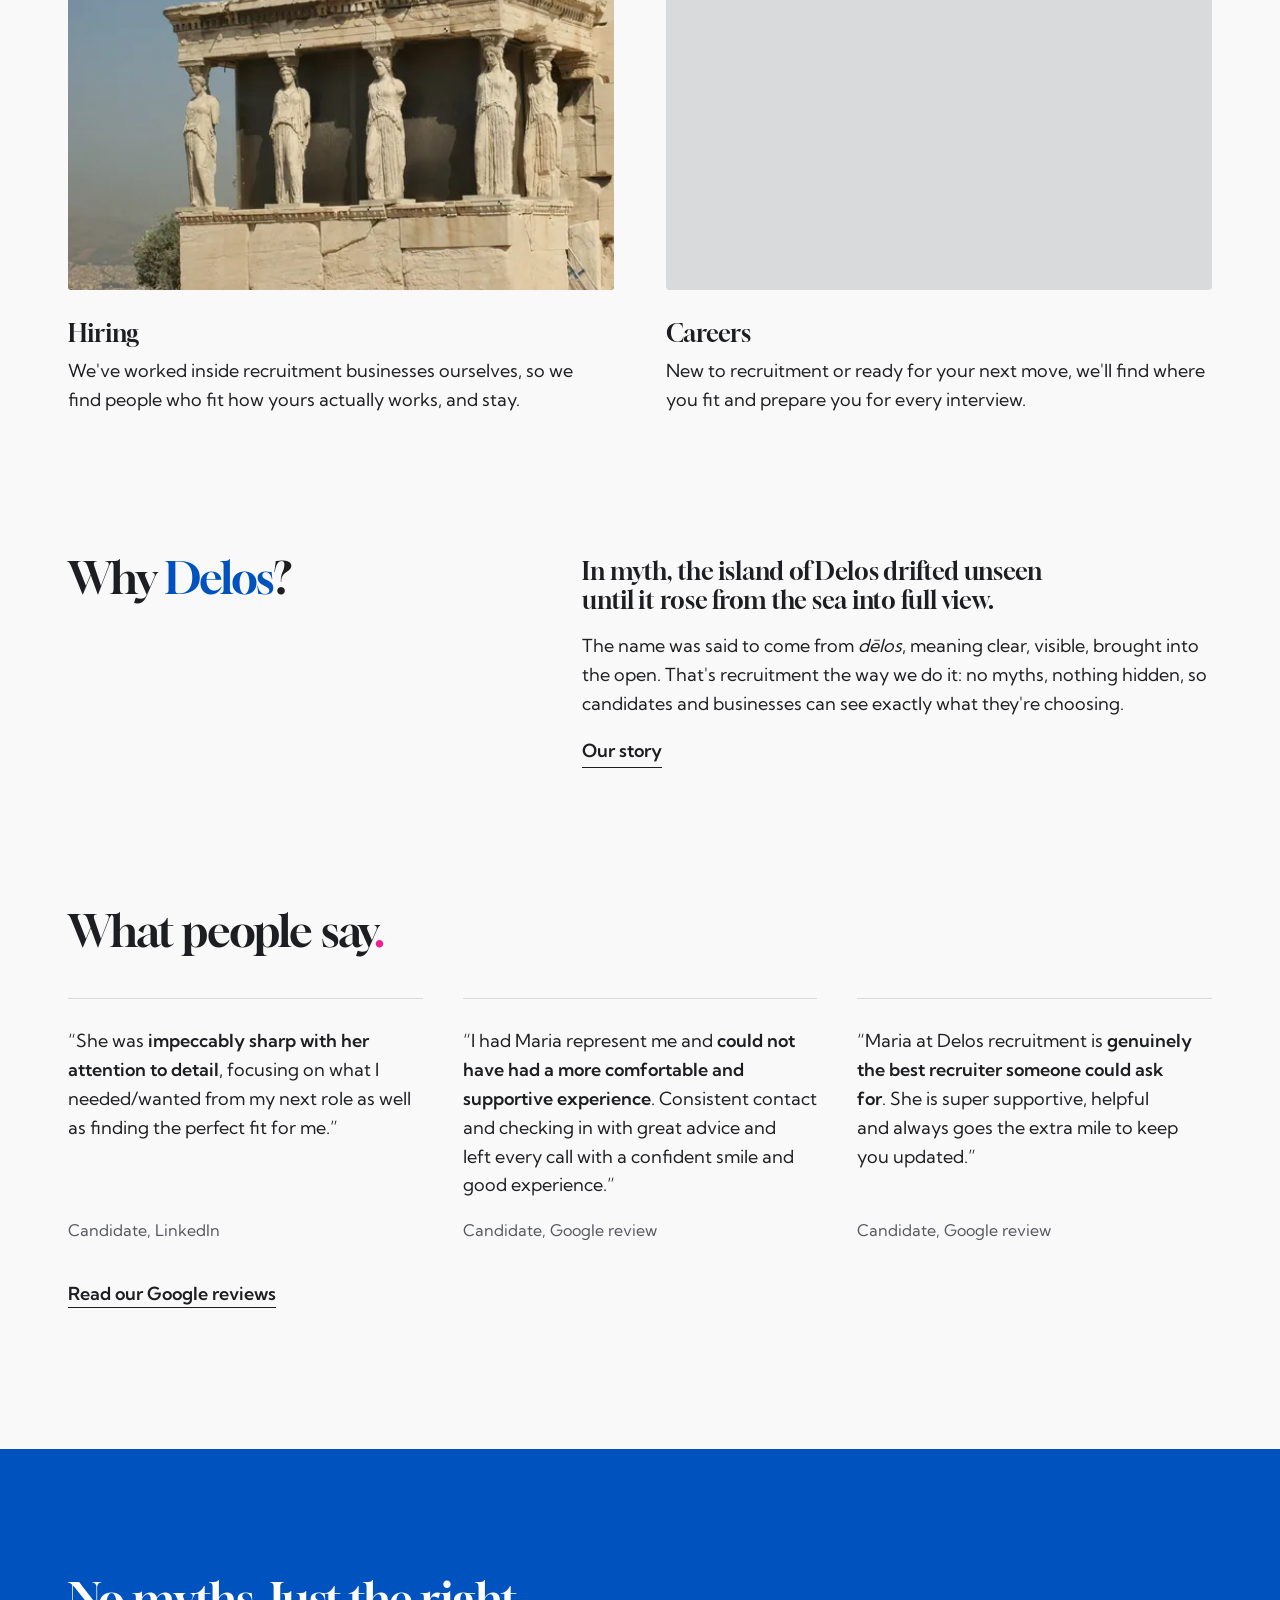
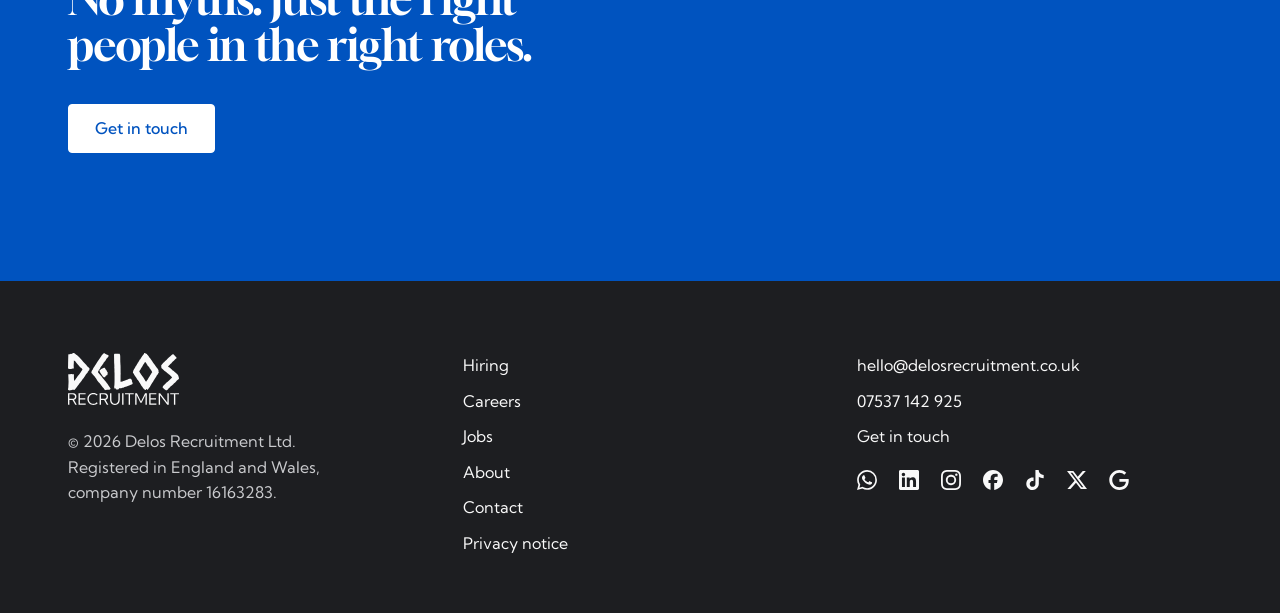
==== commit b6f7776f: "Hiring: Is your team built to last? headline, hook and Caryatids story" ====
--- a/index.html
+++ b/index.html
@@ -289,10 +289,10 @@
         <a class="card" href="/hiring">
           <span class="card-photo pillars">
             <picture><source type="image/webp" srcset="assets/img/pillars-600.webp 600w, assets/img/pillars-800.webp 800w, assets/img/pillars-1200.webp 1200w" sizes="(min-width: 1240px) 545px, (min-width: 760px) 45vw, 100vw"><img class="pos-pillars" src="assets/img/pillars-1200.jpg" srcset="assets/img/pillars-600.jpg 600w, assets/img/pillars-800.jpg 800w, assets/img/pillars-1200.jpg 1200w" sizes="(min-width: 1240px) 545px, (min-width: 760px) 45vw, 100vw" alt="The Porch of the Caryatids on the Acropolis in Athens, carved women holding up the roof" width="1200" height="799" loading="lazy" decoding="async"></picture>
-            <span class="card-hint" aria-hidden="true">Relationships that stand the test of time.</span>
+            <span class="card-hint" aria-hidden="true">Is your team built to last?</span>
           </span>
           <h2 class="path-title">Hiring</h2>
-          <p>We've worked inside recruitment businesses ourselves, so we shape every hire around how your business actually works.</p>
+          <p>We've worked inside recruitment businesses ourselves, so we find people who fit how yours actually works, and stay.</p>
         </a>
         <a class="card" href="/careers">
           <span class="card-photo">
